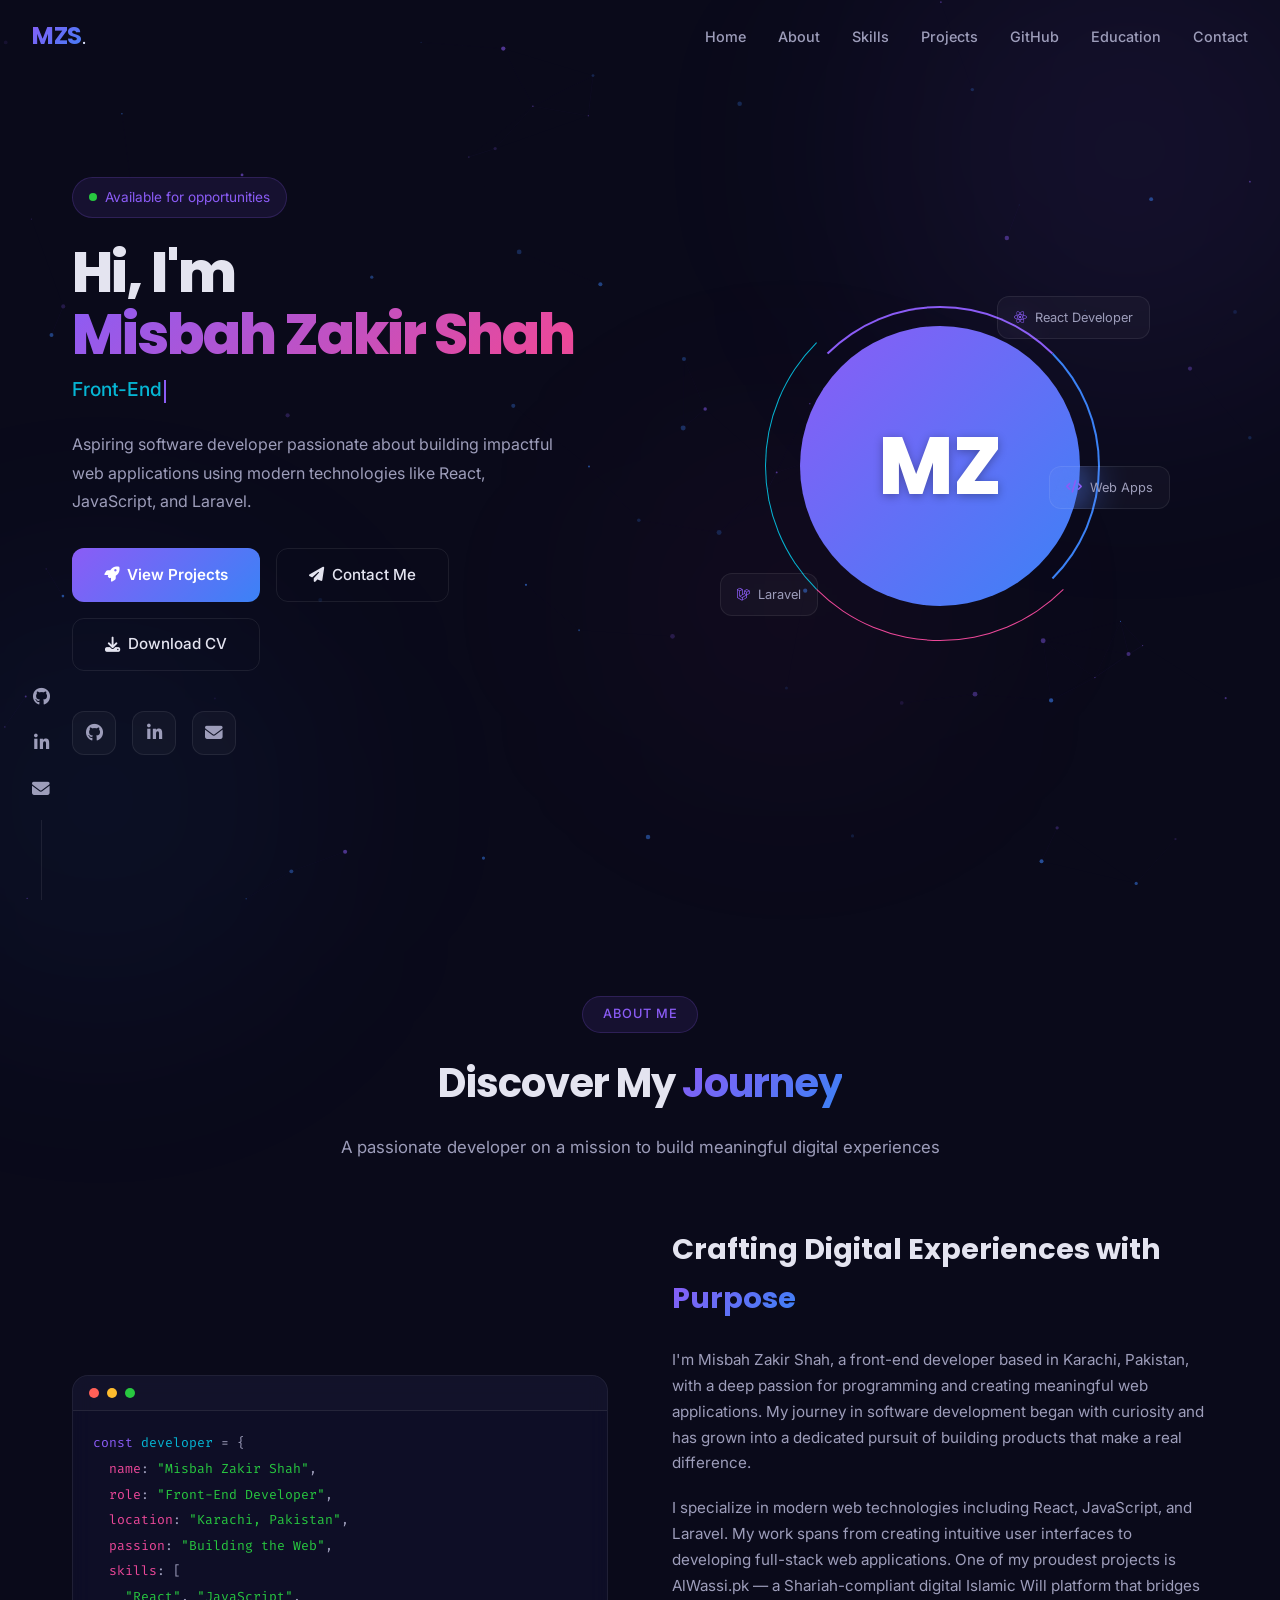
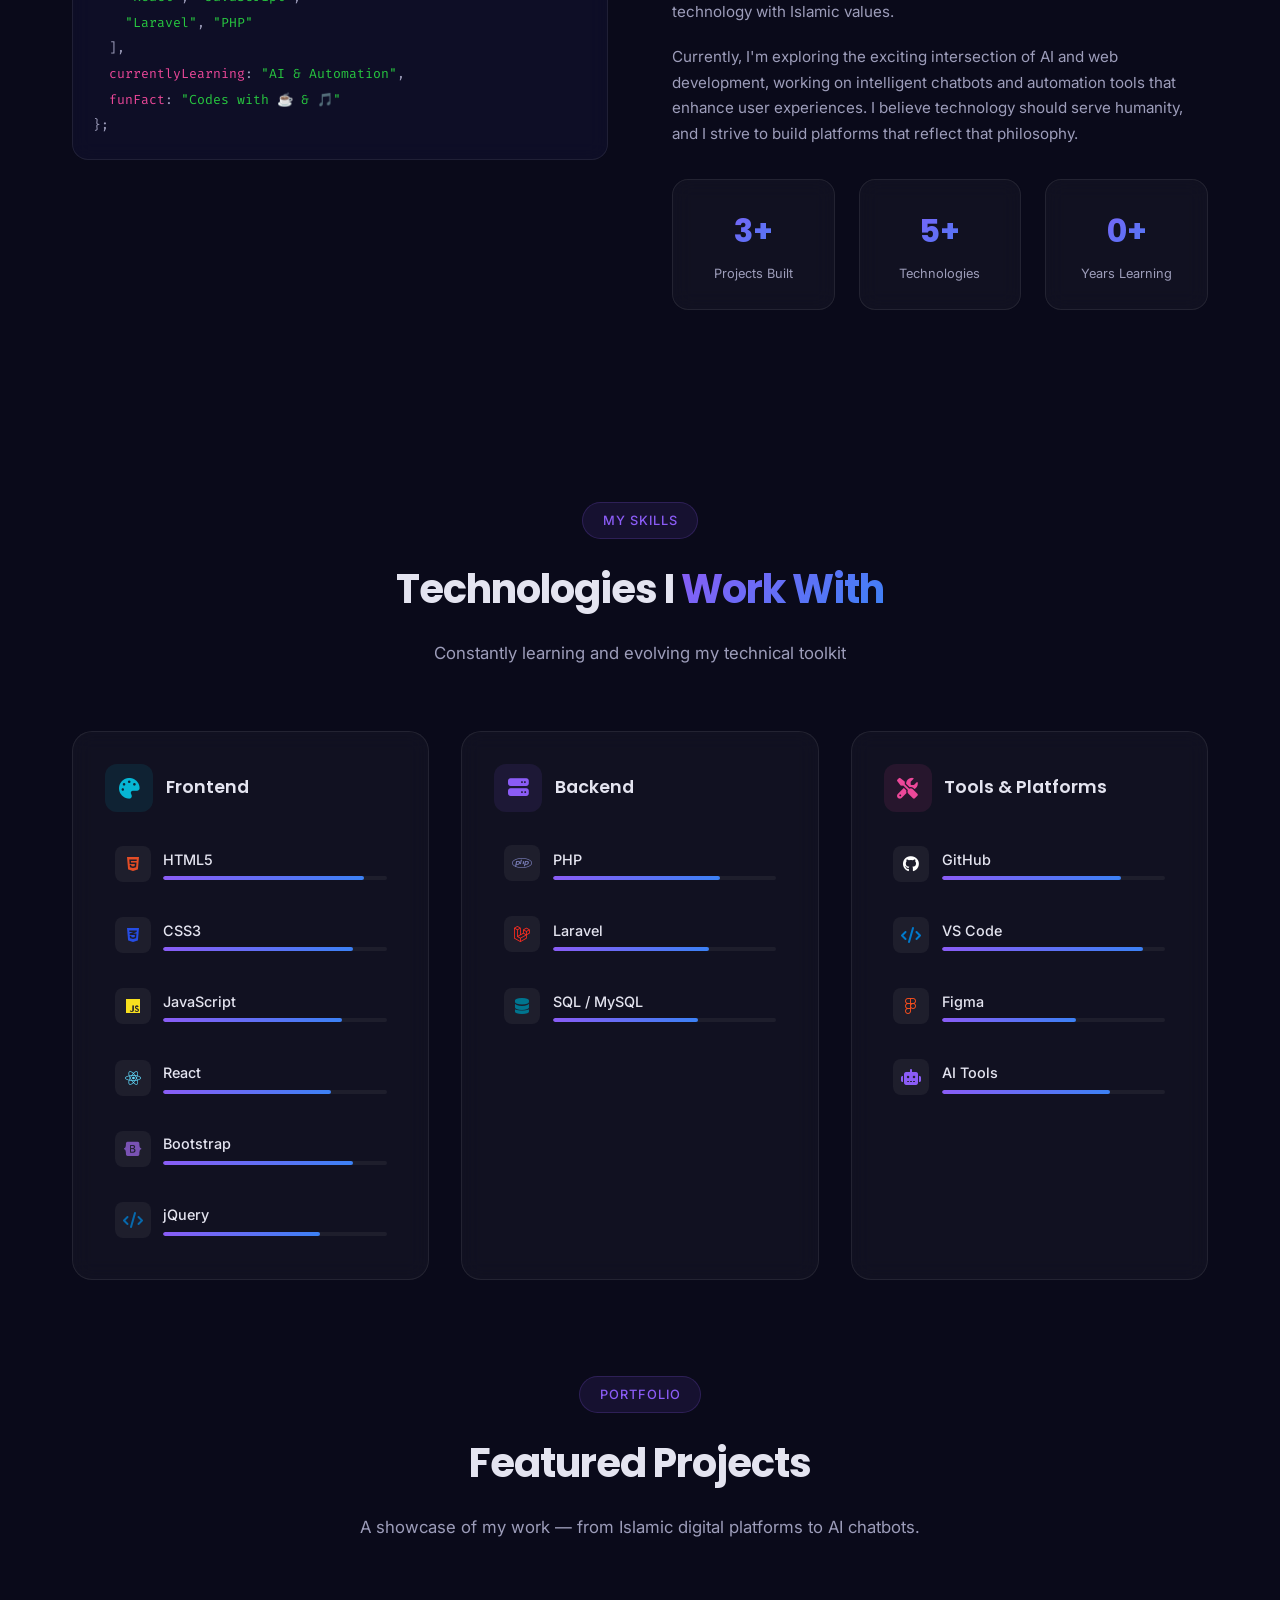
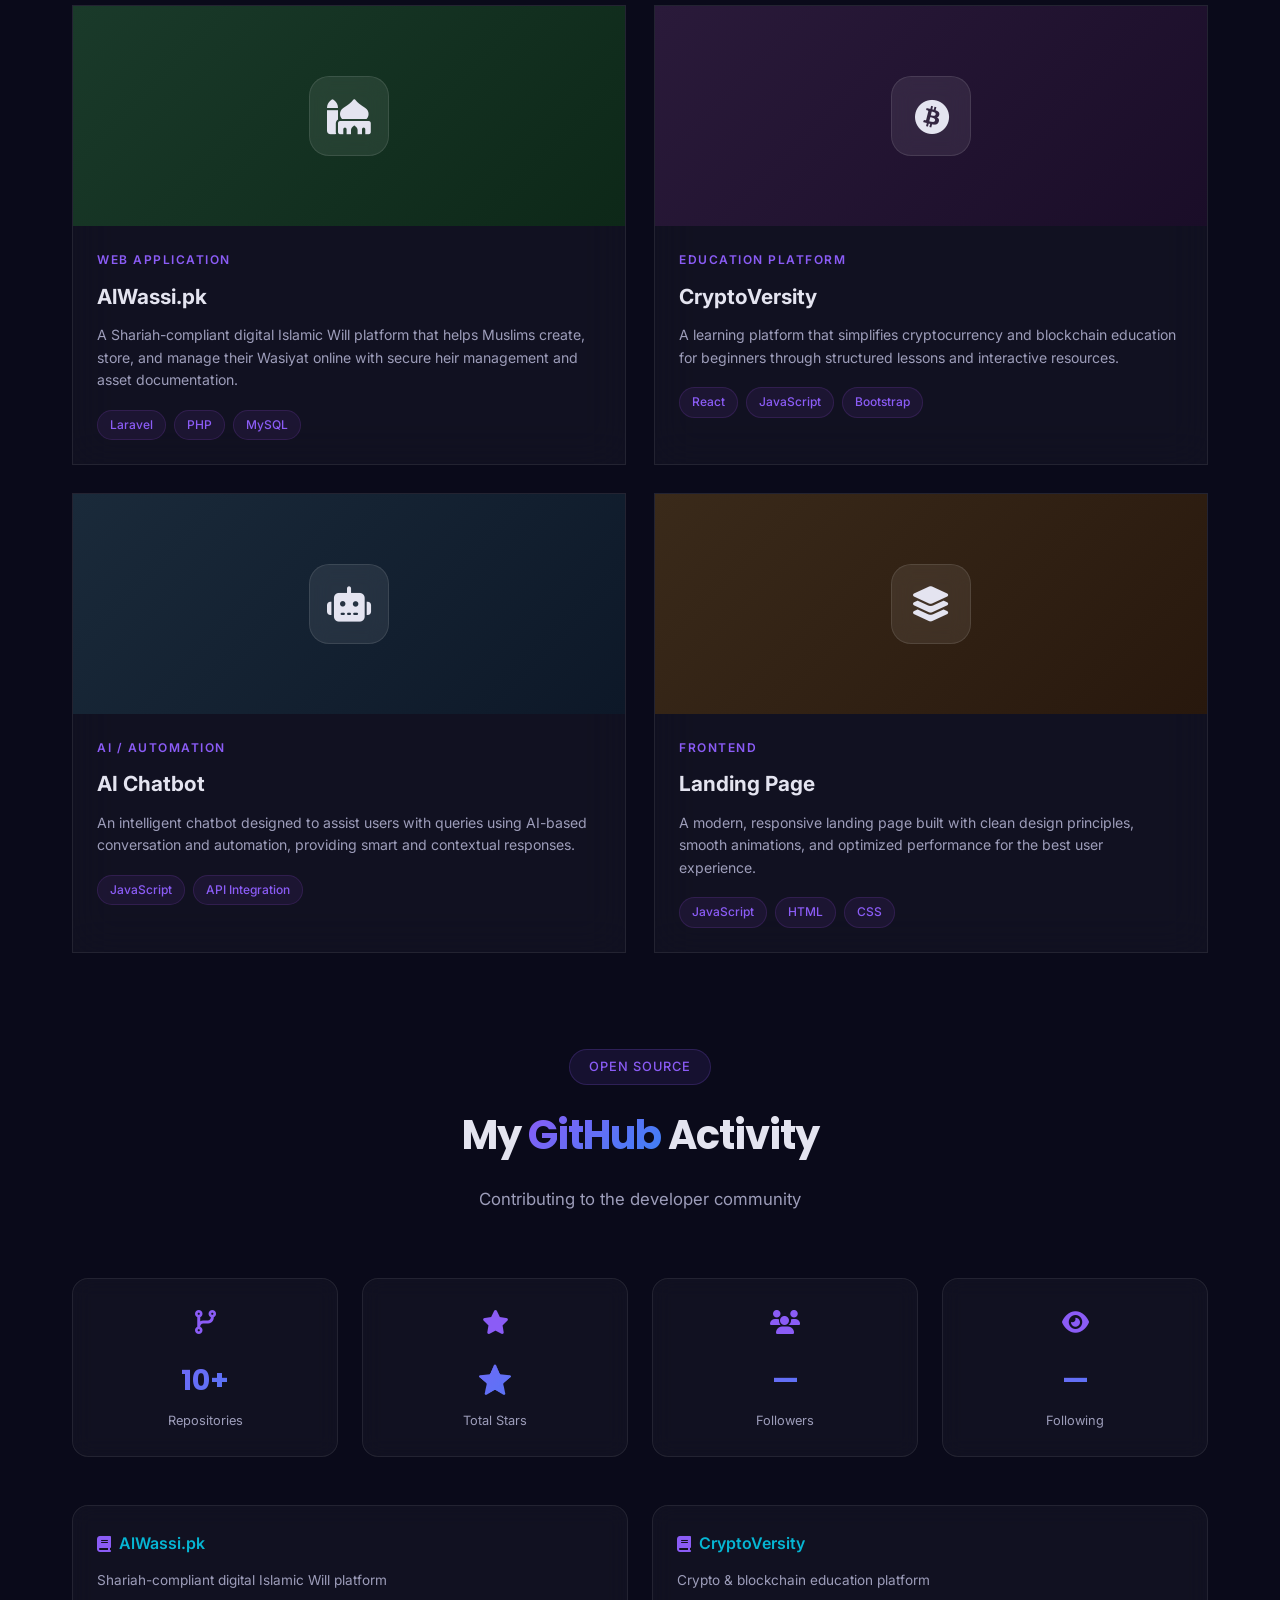
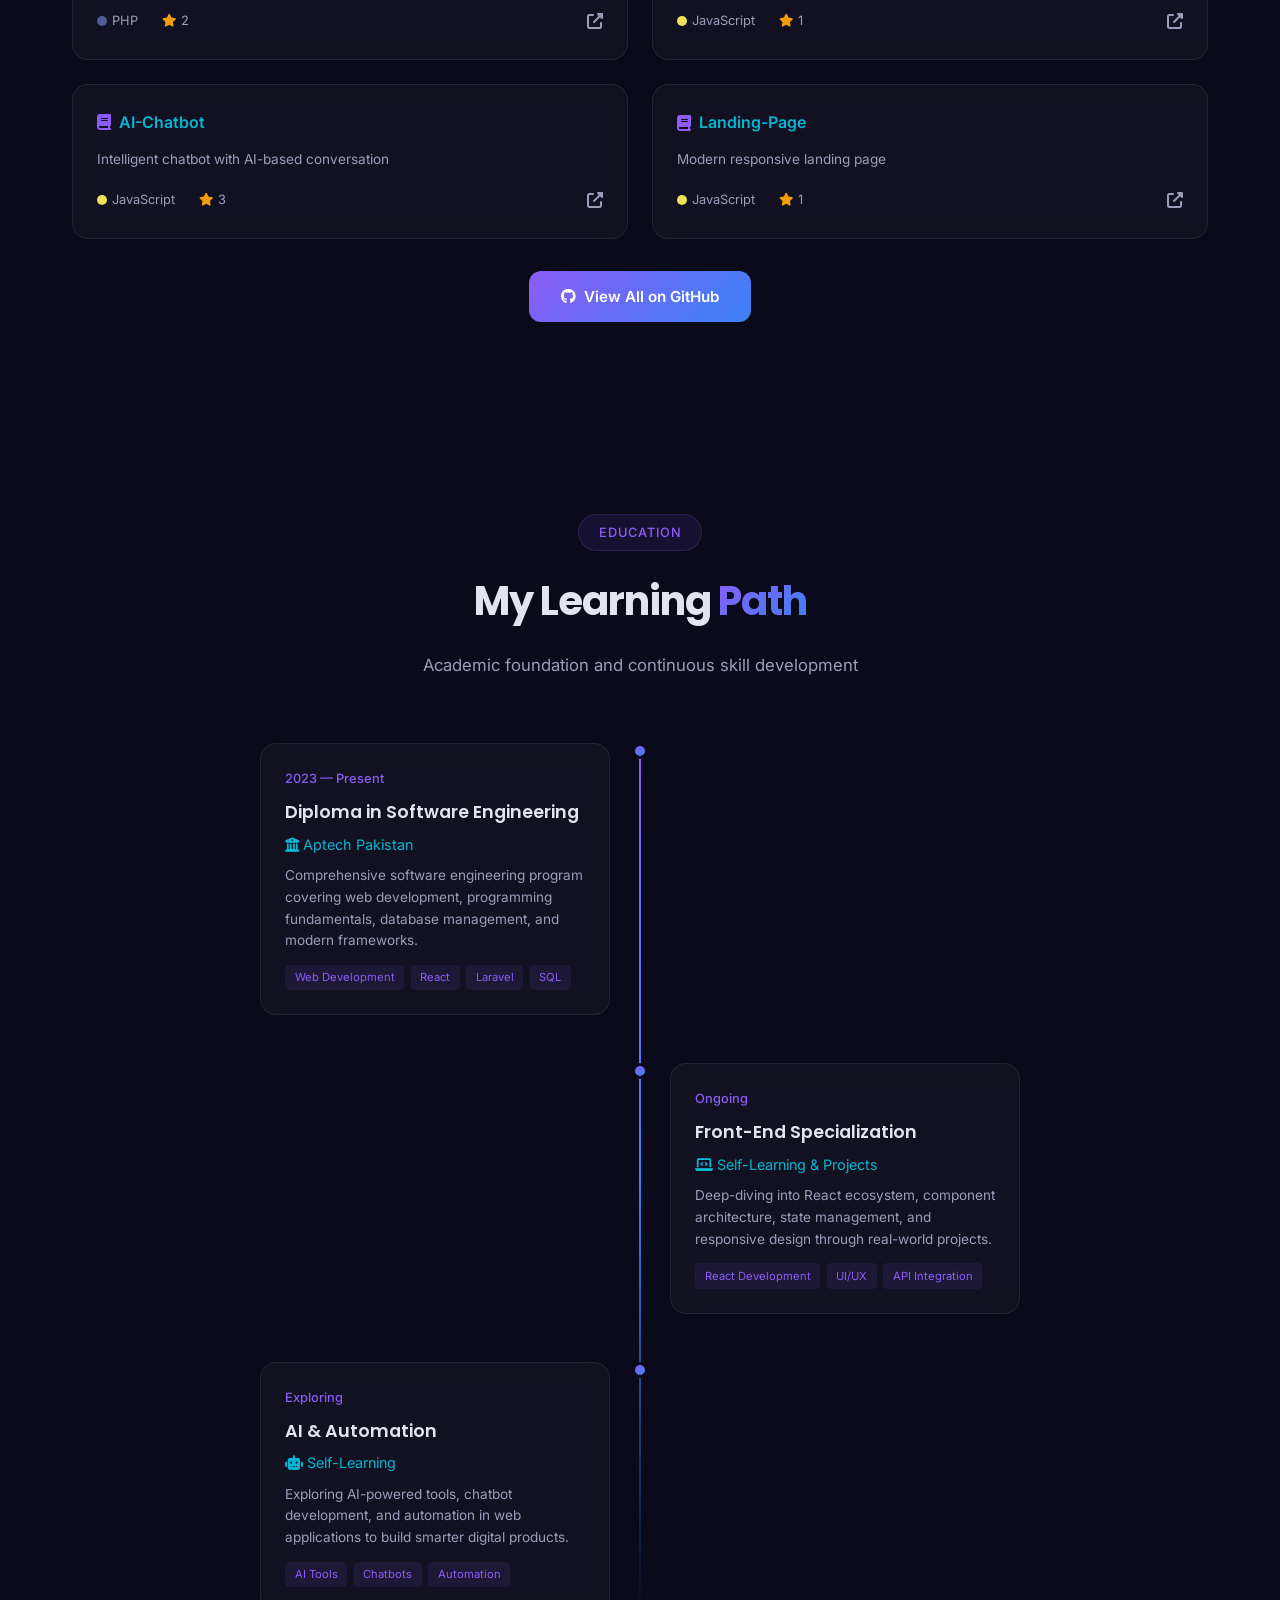
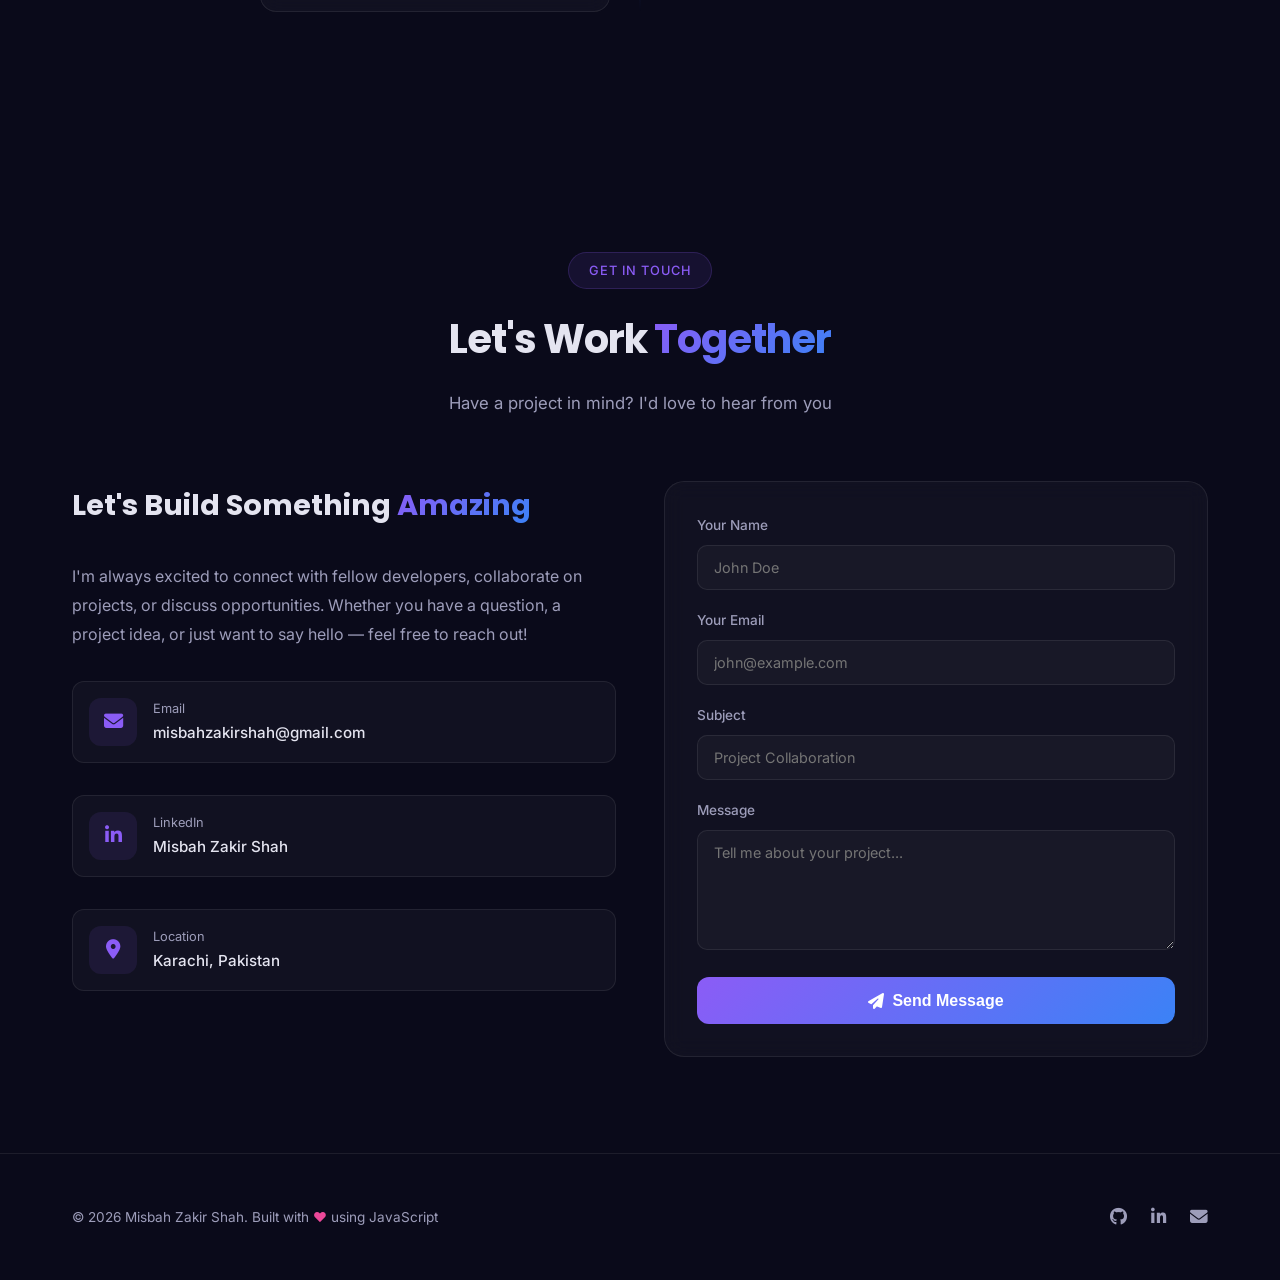
==== index.html @ c7c83709 "first commit" ====
<!DOCTYPE html>
<html lang="en">
<head>
    <meta charset="UTF-8">
    <meta name="viewport" content="width=device-width, initial-scale=1.0">
    <title>Misbah Zakir Shah | Front-End Developer</title>
    <link href="https://fonts.googleapis.com/css2?family=Inter:wght@300;400;500;600;700;800;900&family=Poppins:wght@300;400;500;600;700;800&family=Fira+Code:wght@400;500&display=swap" rel="stylesheet">
    <link rel="stylesheet" href="https://cdnjs.cloudflare.com/ajax/libs/font-awesome/6.5.0/css/all.min.css">
    <style>
        *, *::before, *::after {
            margin: 0;
            padding: 0;
            box-sizing: border-box;
        }

        :root {
            --bg-primary: #0a0a1a;
            --bg-secondary: #0f0f2a;
            --bg-card: rgba(15, 15, 42, 0.6);
            --text-primary: #e4e4f0;
            --text-secondary: #9d9dba;
            --accent-purple: #8b5cf6;
            --accent-blue: #3b82f6;
            --accent-pink: #ec4899;
            --accent-cyan: #06b6d4;
            --gradient-main: linear-gradient(135deg, #8b5cf6, #3b82f6);
            --gradient-glow: linear-gradient(135deg, #8b5cf6, #ec4899, #3b82f6);
            --glass-bg: rgba(255, 255, 255, 0.03);
            --glass-border: rgba(255, 255, 255, 0.08);
            --shadow-glow: 0 0 30px rgba(139, 92, 246, 0.15);
        }

        html {
            scroll-behavior: smooth;
            scrollbar-width: thin;
            scrollbar-color: #8b5cf6 #0a0a1a;
        }

        ::-webkit-scrollbar {
            width: 6px;
        }

        ::-webkit-scrollbar-track {
            background: #0a0a1a;
        }

        ::-webkit-scrollbar-thumb {
            background: linear-gradient(180deg, #8b5cf6, #3b82f6);
            border-radius: 3px;
        }

        body {
            font-family: 'Inter', sans-serif;
            background: var(--bg-primary);
            color: var(--text-primary);
            overflow-x: hidden;
            line-height: 1.7;
        }

        /* Particle Canvas */
        #particles-canvas {
            position: fixed;
            top: 0;
            left: 0;
            width: 100%;
            height: 100%;
            z-index: 0;
            pointer-events: none;
        }

        /* Ambient Glow Orbs */
        .ambient-orb {
            position: fixed;
            border-radius: 50%;
            filter: blur(120px);
            pointer-events: none;
            z-index: 0;
        }

        .orb-1 {
            width: 500px;
            height: 500px;
            background: rgba(139, 92, 246, 0.08);
            top: -100px;
            right: -100px;
            animation: orbFloat1 15s ease-in-out infinite;
        }

        .orb-2 {
            width: 400px;
            height: 400px;
            background: rgba(59, 130, 246, 0.06);
            bottom: -100px;
            left: -100px;
            animation: orbFloat2 20s ease-in-out infinite;
        }

        .orb-3 {
            width: 300px;
            height: 300px;
            background: rgba(236, 72, 153, 0.05);
            top: 50%;
            left: 50%;
            animation: orbFloat3 18s ease-in-out infinite;
        }

        @keyframes orbFloat1 {
            0%, 100% { transform: translate(0, 0); }
            33% { transform: translate(-80px, 60px); }
            66% { transform: translate(40px, -40px); }
        }

        @keyframes orbFloat2 {
            0%, 100% { transform: translate(0, 0); }
            33% { transform: translate(60px, -80px); }
            66% { transform: translate(-40px, 40px); }
        }

        @keyframes orbFloat3 {
            0%, 100% { transform: translate(-50%, -50%); }
            33% { transform: translate(-40%, -60%); }
            66% { transform: translate(-60%, -40%); }
        }

        /* Navigation */
        .navbar {
            position: fixed;
            top: 0;
            left: 0;
            right: 0;
            z-index: 1000;
            padding: 1rem 2rem;
            transition: all 0.4s cubic-bezier(0.4, 0, 0.2, 1);
            backdrop-filter: blur(0px);
        }

        .navbar.scrolled {
            background: rgba(10, 10, 26, 0.85);
            backdrop-filter: blur(20px);
            border-bottom: 1px solid var(--glass-border);
            padding: 0.7rem 2rem;
        }

        .nav-container {
            max-width: 1280px;
            margin: 0 auto;
            display: flex;
            justify-content: space-between;
            align-items: center;
        }

        .nav-logo {
            font-family: 'Poppins', sans-serif;
            font-size: 1.5rem;
            font-weight: 700;
            background: var(--gradient-main);
            -webkit-background-clip: text;
            -webkit-text-fill-color: transparent;
            background-clip: text;
            text-decoration: none;
            letter-spacing: -0.5px;
        }

        .nav-logo span {
            -webkit-text-fill-color: var(--text-primary);
            font-weight: 300;
        }

        .nav-links {
            display: flex;
            list-style: none;
            gap: 2rem;
            align-items: center;
        }

        .nav-links a {
            color: var(--text-secondary);
            text-decoration: none;
            font-size: 0.9rem;
            font-weight: 500;
            transition: all 0.3s;
            position: relative;
            padding: 0.3rem 0;
        }

        .nav-links a::after {
            content: '';
            position: absolute;
            bottom: 0;
            left: 0;
            width: 0;
            height: 2px;
            background: var(--gradient-main);
            transition: width 0.3s;
        }

        .nav-links a:hover {
            color: var(--text-primary);
        }

        .nav-links a:hover::after {
            width: 100%;
        }

        .hamburger {
            display: none;
            flex-direction: column;
            cursor: pointer;
            gap: 5px;
            z-index: 1001;
        }

        .hamburger span {
            width: 25px;
            height: 2px;
            background: var(--text-primary);
            transition: all 0.3s;
            border-radius: 2px;
        }

        .hamburger.active span:nth-child(1) {
            transform: rotate(45deg) translate(5px, 5px);
        }

        .hamburger.active span:nth-child(2) {
            opacity: 0;
        }

        .hamburger.active span:nth-child(3) {
            transform: rotate(-45deg) translate(5px, -5px);
        }

        /* Mobile Nav */
        .mobile-nav {
            display: none;
            position: fixed;
            top: 0;
            left: 0;
            right: 0;
            bottom: 0;
            background: rgba(10, 10, 26, 0.98);
            backdrop-filter: blur(20px);
            z-index: 999;
            flex-direction: column;
            justify-content: center;
            align-items: center;
            gap: 2rem;
        }

        .mobile-nav.active {
            display: flex;
        }

        .mobile-nav a {
            color: var(--text-primary);
            text-decoration: none;
            font-size: 1.5rem;
            font-family: 'Poppins', sans-serif;
            font-weight: 600;
            transition: all 0.3s;
        }

        .mobile-nav a:hover {
            background: var(--gradient-main);
            -webkit-background-clip: text;
            -webkit-text-fill-color: transparent;
        }

        /* Terminal Intro Animation */
        .terminal-overlay {
            position: fixed;
            top: 0;
            left: 0;
            right: 0;
            bottom: 0;
            background: var(--bg-primary);
            z-index: 10000;
            display: flex;
            justify-content: center;
            align-items: center;
            transition: opacity 0.8s, visibility 0.8s;
        }

        .terminal-overlay.hidden {
            opacity: 0;
            visibility: hidden;
        }

        .terminal-window {
            width: 650px;
            max-width: 90vw;
            background: rgba(15, 15, 42, 0.9);
            border: 1px solid var(--glass-border);
            border-radius: 12px;
            overflow: hidden;
            box-shadow: var(--shadow-glow);
        }

        .terminal-header {
            display: flex;
            align-items: center;
            padding: 12px 16px;
            background: rgba(255, 255, 255, 0.03);
            border-bottom: 1px solid var(--glass-border);
            gap: 8px;
        }

        .terminal-dot {
            width: 12px;
            height: 12px;
            border-radius: 50%;
        }

        .terminal-dot.red { background: #ff5f57; }
        .terminal-dot.yellow { background: #febc2e; }
        .terminal-dot.green { background: #28c840; }

        .terminal-title {
            flex: 1;
            text-align: center;
            color: var(--text-secondary);
            font-family: 'Fira Code', monospace;
            font-size: 0.8rem;
        }

        .terminal-body {
            padding: 24px;
            font-family: 'Fira Code', monospace;
            font-size: 0.85rem;
            min-height: 200px;
        }

        .terminal-line {
            margin-bottom: 6px;
            opacity: 0;
            animation: terminalFadeIn 0.3s forwards;
        }

        .terminal-prompt {
            color: var(--accent-purple);
        }

        .terminal-command {
            color: var(--accent-cyan);
        }

        .terminal-output {
            color: var(--text-secondary);
            padding-left: 1rem;
        }

        .terminal-success {
            color: #28c840;
        }

        .terminal-cursor {
            display: inline-block;
            width: 8px;
            height: 16px;
            background: var(--accent-purple);
            animation: blink 1s step-end infinite;
            vertical-align: middle;
            margin-left: 2px;
        }

        @keyframes blink {
            50% { opacity: 0; }
        }

        @keyframes terminalFadeIn {
            to { opacity: 1; }
        }

        /* Section Styles */
        section {
            position: relative;
            z-index: 1;
        }

        .section-container {
            max-width: 1200px;
            margin: 0 auto;
            padding: 0 2rem;
        }

        .section-header {
            text-align: center;
            margin-bottom: 4rem;
        }

        .section-badge {
            display: inline-block;
            padding: 0.4rem 1.2rem;
            background: rgba(139, 92, 246, 0.1);
            border: 1px solid rgba(139, 92, 246, 0.2);
            border-radius: 50px;
            font-size: 0.8rem;
            color: var(--accent-purple);
            font-weight: 500;
            letter-spacing: 1px;
            text-transform: uppercase;
            margin-bottom: 1rem;
        }

        .section-title {
            font-family: 'Poppins', sans-serif;
            font-size: 2.5rem;
            font-weight: 700;
            margin-bottom: 1rem;
            letter-spacing: -1px;
        }

        .section-title .gradient-text {
            background: var(--gradient-main);
            -webkit-background-clip: text;
            -webkit-text-fill-color: transparent;
            background-clip: text;
        }

        .section-subtitle {
            color: var(--text-secondary);
            font-size: 1.05rem;
            max-width: 600px;
            margin: 0 auto;
        }

        /* Hero Section */
        .hero {
            min-height: 100vh;
            display: flex;
            align-items: center;
            position: relative;
            padding: 6rem 0 4rem;
        }

        .hero-container {
            max-width: 1200px;
            margin: 0 auto;
            padding: 0 2rem;
            display: grid;
            grid-template-columns: 1fr 1fr;
            gap: 4rem;
            align-items: center;
        }

        .hero-content {
            z-index: 2;
        }

        .hero-badge {
            display: inline-flex;
            align-items: center;
            gap: 0.5rem;
            padding: 0.5rem 1rem;
            background: rgba(139, 92, 246, 0.1);
            border: 1px solid rgba(139, 92, 246, 0.2);
            border-radius: 50px;
            font-size: 0.85rem;
            color: var(--accent-purple);
            margin-bottom: 1.5rem;
            animation: fadeInUp 0.8s 2.5s both;
        }

        .hero-badge .dot {
            width: 8px;
            height: 8px;
            background: #28c840;
            border-radius: 50%;
            animation: pulse 2s infinite;
        }

        @keyframes pulse {
            0%, 100% { opacity: 1; }
            50% { opacity: 0.4; }
        }

        .hero-name {
            font-family: 'Poppins', sans-serif;
            font-size: 3.5rem;
            font-weight: 800;
            line-height: 1.1;
            margin-bottom: 0.5rem;
            letter-spacing: -2px;
            animation: fadeInUp 0.8s 2.7s both;
        }

        .hero-name .gradient {
            background: var(--gradient-glow);
            background-size: 200% auto;
            -webkit-background-clip: text;
            -webkit-text-fill-color: transparent;
            background-clip: text;
            animation: gradientShift 4s ease infinite;
        }

        @keyframes gradientShift {
            0%, 100% { background-position: 0% center; }
            50% { background-position: 200% center; }
        }

        .hero-title {
            font-size: 1.2rem;
            color: var(--text-secondary);
            margin-bottom: 1.5rem;
            font-weight: 400;
            animation: fadeInUp 0.8s 2.9s both;
        }

        .hero-title .typing-text {
            color: var(--accent-cyan);
            font-weight: 500;
        }

        .hero-description {
            color: var(--text-secondary);
            font-size: 1rem;
            line-height: 1.8;
            margin-bottom: 2rem;
            max-width: 500px;
            animation: fadeInUp 0.8s 3.1s both;
        }

        .hero-buttons {
            display: flex;
            gap: 1rem;
            flex-wrap: wrap;
            margin-bottom: 2.5rem;
            animation: fadeInUp 0.8s 3.3s both;
        }

        .btn-primary {
            padding: 0.8rem 2rem;
            background: var(--gradient-main);
            color: white;
            border: none;
            border-radius: 12px;
            font-size: 0.95rem;
            font-weight: 600;
            cursor: pointer;
            transition: all 0.3s;
            text-decoration: none;
            display: inline-flex;
            align-items: center;
            gap: 0.5rem;
            position: relative;
            overflow: hidden;
        }

        .btn-primary::before {
            content: '';
            position: absolute;
            top: 0;
            left: -100%;
            width: 100%;
            height: 100%;
            background: linear-gradient(90deg, transparent, rgba(255,255,255,0.2), transparent);
            transition: left 0.5s;
        }

        .btn-primary:hover::before {
            left: 100%;
        }

        .btn-primary:hover {
            transform: translateY(-2px);
            box-shadow: 0 10px 30px rgba(139, 92, 246, 0.3);
        }

        .btn-secondary {
            padding: 0.8rem 2rem;
            background: transparent;
            color: var(--text-primary);
            border: 1px solid var(--glass-border);
            border-radius: 12px;
            font-size: 0.95rem;
            font-weight: 500;
            cursor: pointer;
            transition: all 0.3s;
            text-decoration: none;
            display: inline-flex;
            align-items: center;
            gap: 0.5rem;
            backdrop-filter: blur(10px);
        }

        .btn-secondary:hover {
            border-color: var(--accent-purple);
            background: rgba(139, 92, 246, 0.1);
            transform: translateY(-2px);
        }

        .hero-social {
            display: flex;
            gap: 1rem;
            animation: fadeInUp 0.8s 3.5s both;
        }

        .social-icon {
            width: 44px;
            height: 44px;
            display: flex;
            align-items: center;
            justify-content: center;
            background: var(--glass-bg);
            border: 1px solid var(--glass-border);
            border-radius: 12px;
            color: var(--text-secondary);
            text-decoration: none;
            transition: all 0.3s;
            font-size: 1.1rem;
        }

        .social-icon:hover {
            color: var(--accent-purple);
            border-color: var(--accent-purple);
            transform: translateY(-3px);
            box-shadow: 0 5px 20px rgba(139, 92, 246, 0.2);
        }

        /* Hero Visual */
        .hero-visual {
            display: flex;
            justify-content: center;
            align-items: center;
            animation: fadeInUp 1s 3s both;
        }

        .hero-avatar-container {
            position: relative;
            width: 380px;
            height: 380px;
        }

        .hero-avatar-ring {
            position: absolute;
            top: 50%;
            left: 50%;
            transform: translate(-50%, -50%);
            width: 320px;
            height: 320px;
            border-radius: 50%;
            border: 2px solid transparent;
            border-top-color: var(--accent-purple);
            border-right-color: var(--accent-blue);
            animation: spin 8s linear infinite;
        }

        .hero-avatar-ring-2 {
            position: absolute;
            top: 50%;
            left: 50%;
            transform: translate(-50%, -50%);
            width: 350px;
            height: 350px;
            border-radius: 50%;
            border: 1px solid transparent;
            border-bottom-color: var(--accent-pink);
            border-left-color: var(--accent-cyan);
            animation: spin 12s linear infinite reverse;
        }

        @keyframes spin {
            to { transform: translate(-50%, -50%) rotate(360deg); }
        }

        .hero-avatar {
            width: 280px;
            height: 280px;
            border-radius: 50%;
            background: var(--gradient-main);
            display: flex;
            align-items: center;
            justify-content: center;
            position: absolute;
            top: 50%;
            left: 50%;
            transform: translate(-50%, -50%);
            overflow: hidden;
        }

        .hero-avatar-text {
            font-family: 'Poppins', sans-serif;
            font-size: 5rem;
            font-weight: 800;
            color: white;
            text-shadow: 0 2px 10px rgba(0,0,0,0.3);
        }

        .floating-badge {
            position: absolute;
            background: var(--glass-bg);
            border: 1px solid var(--glass-border);
            backdrop-filter: blur(20px);
            border-radius: 12px;
            padding: 0.6rem 1rem;
            display: flex;
            align-items: center;
            gap: 0.5rem;
            font-size: 0.8rem;
            color: var(--text-secondary);
            animation: float 4s ease-in-out infinite;
            white-space: nowrap;
        }

        .floating-badge i {
            color: var(--accent-purple);
        }

        .badge-1 { top: 20px; right: -20px; animation-delay: 0s; }
        .badge-2 { bottom: 40px; left: -30px; animation-delay: 1s; }
        .badge-3 { top: 50%; right: -40px; animation-delay: 2s; }

        @keyframes float {
            0%, 100% { transform: translateY(0); }
            50% { transform: translateY(-10px); }
        }

        @keyframes fadeInUp {
            from {
                opacity: 0;
                transform: translateY(30px);
            }
            to {
                opacity: 1;
                transform: translateY(0);
            }
        }

        /* About Section */
        .about {
            padding: 6rem 0;
        }

        .about-grid {
            display: grid;
            grid-template-columns: 1fr 1fr;
            gap: 4rem;
            align-items: center;
        }

        .about-image-area {
            position: relative;
        }

        .about-code-block {
            background: rgba(15, 15, 42, 0.8);
            border: 1px solid var(--glass-border);
            border-radius: 16px;
            overflow: hidden;
            backdrop-filter: blur(10px);
        }

        .code-header {
            display: flex;
            align-items: center;
            padding: 12px 16px;
            background: rgba(255,255,255,0.02);
            border-bottom: 1px solid var(--glass-border);
            gap: 8px;
        }

        .code-dot {
            width: 10px;
            height: 10px;
            border-radius: 50%;
        }

        .code-body {
            padding: 20px;
            font-family: 'Fira Code', monospace;
            font-size: 0.82rem;
            line-height: 1.8;
        }

        .code-line { margin-bottom: 2px; }
        .code-keyword { color: var(--accent-purple); }
        .code-string { color: #28c840; }
        .code-variable { color: var(--accent-cyan); }
        .code-bracket { color: var(--text-secondary); }
        .code-property { color: var(--accent-pink); }
        .code-number { color: #f59e0b; }
        .code-comment { color: #555; font-style: italic; }

        .about-content h3 {
            font-family: 'Poppins', sans-serif;
            font-size: 1.8rem;
            font-weight: 700;
            margin-bottom: 1.5rem;
        }

        .about-content p {
            color: var(--text-secondary);
            margin-bottom: 1.2rem;
            font-size: 0.95rem;
        }

        .about-stats {
            display: grid;
            grid-template-columns: repeat(3, 1fr);
            gap: 1.5rem;
            margin-top: 2rem;
        }

        .stat-card {
            text-align: center;
            padding: 1.5rem;
            background: var(--glass-bg);
            border: 1px solid var(--glass-border);
            border-radius: 16px;
            backdrop-filter: blur(10px);
            transition: all 0.3s;
        }

        .stat-card:hover {
            border-color: var(--accent-purple);
            transform: translateY(-5px);
            box-shadow: var(--shadow-glow);
        }

        .stat-number {
            font-family: 'Poppins', sans-serif;
            font-size: 2rem;
            font-weight: 700;
            background: var(--gradient-main);
            -webkit-background-clip: text;
            -webkit-text-fill-color: transparent;
        }

        .stat-label {
            color: var(--text-secondary);
            font-size: 0.8rem;
            margin-top: 0.3rem;
        }

        /* Skills Section */
        .skills {
            padding: 6rem 0;
        }

        .skills-grid {
            display: grid;
            grid-template-columns: repeat(3, 1fr);
            gap: 2rem;
        }

        .skill-category {
            background: var(--glass-bg);
            border: 1px solid var(--glass-border);
            border-radius: 20px;
            padding: 2rem;
            backdrop-filter: blur(10px);
            transition: all 0.4s;
        }

        .skill-category:hover {
            border-color: rgba(139, 92, 246, 0.3);
            transform: translateY(-5px);
            box-shadow: var(--shadow-glow);
        }

        .skill-category-header {
            display: flex;
            align-items: center;
            gap: 0.8rem;
            margin-bottom: 1.5rem;
        }

        .skill-category-icon {
            width: 48px;
            height: 48px;
            display: flex;
            align-items: center;
            justify-content: center;
            background: rgba(139, 92, 246, 0.1);
            border-radius: 12px;
            font-size: 1.3rem;
        }

        .skill-category-icon.frontend { color: var(--accent-cyan); background: rgba(6, 182, 212, 0.1); }
        .skill-category-icon.backend { color: var(--accent-purple); background: rgba(139, 92, 246, 0.1); }
        .skill-category-icon.tools { color: var(--accent-pink); background: rgba(236, 72, 153, 0.1); }

        .skill-category-title {
            font-family: 'Poppins', sans-serif;
            font-size: 1.1rem;
            font-weight: 600;
        }

        .skill-list {
            display: flex;
            flex-direction: column;
            gap: 1rem;
        }

        .skill-item {
            display: flex;
            align-items: center;
            gap: 0.8rem;
            padding: 0.6rem;
            border-radius: 10px;
            transition: all 0.3s;
        }

        .skill-item:hover {
            background: rgba(255,255,255,0.03);
        }

        .skill-icon {
            width: 36px;
            height: 36px;
            display: flex;
            align-items: center;
            justify-content: center;
            background: rgba(255,255,255,0.05);
            border-radius: 8px;
            font-size: 1rem;
        }

        .skill-info {
            flex: 1;
        }

        .skill-name {
            font-size: 0.9rem;
            font-weight: 500;
        }

        .skill-bar {
            width: 100%;
            height: 4px;
            background: rgba(255,255,255,0.05);
            border-radius: 2px;
            margin-top: 4px;
            overflow: hidden;
        }

        .skill-progress {
            height: 100%;
            background: var(--gradient-main);
            border-radius: 2px;
            width: 0;
            transition: width 1.5s cubic-bezier(0.4, 0, 0.2, 1);
        }

         /* ========== PROJECTS SECTION ========== */
        .projects-grid {
            display: grid;
            grid-template-columns: repeat(2, 1fr);
            gap: 28px;
        }

        .project-card {
            background: var(--glass-bg);
            backdrop-filter: blur(20px);
            border: 1px solid var(--glass-border);
            border-radius: var(--border-radius);
            overflow: hidden;
            transition: var(--transition);
            position: relative;
        }

        .project-card:hover {
            transform: translateY(-8px);
            border-color: rgba(168, 85, 247, 0.3);
            box-shadow: 0 20px 60px rgba(168, 85, 247, 0.12);
        }

        .project-image {
            width: 100%;
            height: 220px;
            position: relative;
            overflow: hidden;
        }

        .project-image-bg {
            width: 100%;
            height: 100%;
            display: flex;
            align-items: center;
            justify-content: center;
            font-size: 3rem;
            position: relative;
        }

        .project-image-bg.project-1 {
            background: linear-gradient(135deg, #1a3a2a, #0d2818);
        }

        .project-image-bg.project-2 {
            background: linear-gradient(135deg, #2a1a3a, #1a0d28);
        }

        .project-image-bg.project-3 {
            background: linear-gradient(135deg, #1a2a3a, #0d1828);
        }

        .project-image-bg.project-4 {
            background: linear-gradient(135deg, #3a2a1a, #28180d);
        }

        .project-icon-display {
            width: 80px;
            height: 80px;
            border-radius: 20px;
            display: flex;
            align-items: center;
            justify-content: center;
            font-size: 2.2rem;
            background: rgba(255, 255, 255, 0.08);
            backdrop-filter: blur(10px);
            border: 1px solid rgba(255, 255, 255, 0.1);
            transition: var(--transition);
        }

        .project-card:hover .project-icon-display {
            transform: scale(1.1) rotate(5deg);
        }

        .project-overlay {
            position: absolute;
            top: 0;
            left: 0;
            width: 100%;
            height: 100%;
            background: linear-gradient(to bottom, transparent 40%, rgba(10, 10, 15, 0.9));
            opacity: 0;
            transition: var(--transition);
            display: flex;
            align-items: flex-end;
            justify-content: center;
            padding: 20px;
        }

        .project-card:hover .project-overlay {
            opacity: 1;
        }

        .project-links {
            display: flex;
            gap: 12px;
        }

        .project-link {
            padding: 10px 20px;
            border-radius: var(--border-radius-sm);
            font-size: 0.85rem;
            font-weight: 600;
            text-decoration: none;
            transition: var(--transition);
        }

        .project-link.primary {
            background: var(--gradient-1);
            color: #fff;
        }

        .project-link.secondary {
            background: rgba(255, 255, 255, 0.1);
            color: #fff;
            border: 1px solid rgba(255, 255, 255, 0.15);
        }

        .project-info {
            padding: 24px;
        }

        .project-category {
            font-size: 0.75rem;
            font-weight: 600;
            color: var(--accent-purple);
            text-transform: uppercase;
            letter-spacing: 1.5px;
            margin-bottom: 8px;
        }

        .project-title {
            font-family: var(--font-heading);
            font-size: 1.3rem;
            font-weight: 700;
            margin-bottom: 10px;
            color: var(--text-primary);
        }

        .project-description {
            font-size: 0.88rem;
            color: var(--text-secondary);
            margin-bottom: 18px;
            line-height: 1.6;
            display: -webkit-box;
            -webkit-line-clamp: 3;
            -webkit-box-orient: vertical;
            overflow: hidden;
        }

        .project-tech {
            display: flex;
            flex-wrap: wrap;
            gap: 8px;
        }

        .tech-tag {
            padding: 4px 12px;
            background: rgba(168, 85, 247, 0.08);
            border: 1px solid rgba(168, 85, 247, 0.15);
            border-radius: 50px;
            font-size: 0.75rem;
            color: var(--accent-purple);
            font-weight: 500;
        }
        /* GitHub Section */
        .github {
            padding: 6rem 0;
        }

        .github-stats-grid {
            display: grid;
            grid-template-columns: repeat(4, 1fr);
            gap: 1.5rem;
            margin-bottom: 3rem;
        }

        .github-stat-card {
            background: var(--glass-bg);
            border: 1px solid var(--glass-border);
            border-radius: 16px;
            padding: 1.5rem;
            text-align: center;
            backdrop-filter: blur(10px);
            transition: all 0.3s;
        }

        .github-stat-card:hover {
            border-color: rgba(139, 92, 246, 0.3);
            transform: translateY(-5px);
        }

        .github-stat-icon {
            font-size: 1.5rem;
            margin-bottom: 0.8rem;
            color: var(--accent-purple);
        }

        .github-stat-value {
            font-family: 'Poppins', sans-serif;
            font-size: 1.8rem;
            font-weight: 700;
            background: var(--gradient-main);
            -webkit-background-clip: text;
            -webkit-text-fill-color: transparent;
        }

        .github-stat-label {
            color: var(--text-secondary);
            font-size: 0.8rem;
            margin-top: 0.3rem;
        }

        .github-repos-grid {
            display: grid;
            grid-template-columns: repeat(2, 1fr);
            gap: 1.5rem;
        }

        .repo-card {
            background: var(--glass-bg);
            border: 1px solid var(--glass-border);
            border-radius: 16px;
            padding: 1.5rem;
            backdrop-filter: blur(10px);
            transition: all 0.3s;
        }

        .repo-card:hover {
            border-color: rgba(139, 92, 246, 0.3);
            transform: translateY(-3px);
        }

        .repo-header {
            display: flex;
            align-items: center;
            gap: 0.5rem;
            margin-bottom: 0.8rem;
        }

        .repo-icon {
            color: var(--accent-purple);
        }

        .repo-name {
            font-weight: 600;
            font-size: 1rem;
            color: var(--accent-cyan);
        }

        .repo-desc {
            color: var(--text-secondary);
            font-size: 0.85rem;
            margin-bottom: 1rem;
            line-height: 1.6;
        }

        .repo-footer {
            display: flex;
            align-items: center;
            gap: 1.5rem;
        }

        .repo-stat {
            display: flex;
            align-items: center;
            gap: 0.3rem;
            color: var(--text-secondary);
            font-size: 0.8rem;
        }

        .repo-stat i {
            color: #f59e0b;
        }

        .repo-lang-dot {
            width: 10px;
            height: 10px;
            border-radius: 50%;
        }

        .repo-link {
            margin-left: auto;
            color: var(--text-secondary);
            transition: color 0.3s;
        }

        .repo-link:hover {
            color: var(--accent-purple);
        }

        /* Education Section */
        .education {
            padding: 6rem 0;
        }

        .timeline {
            position: relative;
            max-width: 800px;
            margin: 0 auto;
        }

        .timeline::before {
            content: '';
            position: absolute;
            left: 50%;
            transform: translateX(-50%);
            top: 0;
            bottom: 0;
            width: 2px;
            background: linear-gradient(180deg, var(--accent-purple), var(--accent-blue), transparent);
        }

        .timeline-item {
            display: flex;
            justify-content: flex-end;
            padding-right: calc(50% + 30px);
            position: relative;
            margin-bottom: 3rem;
        }

        .timeline-item:nth-child(even) {
            justify-content: flex-start;
            padding-right: 0;
            padding-left: calc(50% + 30px);
        }

        .timeline-dot {
            position: absolute;
            left: 50%;
            transform: translateX(-50%);
            width: 16px;
            height: 16px;
            background: var(--gradient-main);
            border-radius: 50%;
            border: 3px solid var(--bg-primary);
            z-index: 2;
        }

        .timeline-content {
            background: var(--glass-bg);
            border: 1px solid var(--glass-border);
            border-radius: 16px;
            padding: 1.5rem;
            backdrop-filter: blur(10px);
            transition: all 0.3s;
            max-width: 350px;
        }

        .timeline-content:hover {
            border-color: rgba(139, 92, 246, 0.3);
            transform: translateY(-3px);
        }

        .timeline-date {
            font-size: 0.8rem;
            color: var(--accent-purple);
            font-weight: 500;
            margin-bottom: 0.5rem;
        }

        .timeline-title {
            font-family: 'Poppins', sans-serif;
            font-size: 1.1rem;
            font-weight: 600;
            margin-bottom: 0.3rem;
        }

        .timeline-institution {
            color: var(--accent-cyan);
            font-size: 0.9rem;
            margin-bottom: 0.5rem;
        }

        .timeline-desc {
            color: var(--text-secondary);
            font-size: 0.85rem;
            line-height: 1.6;
        }

        .timeline-tags {
            display: flex;
            flex-wrap: wrap;
            gap: 0.4rem;
            margin-top: 0.8rem;
        }

        .timeline-tag {
            padding: 0.2rem 0.6rem;
            background: rgba(139, 92, 246, 0.1);
            border-radius: 4px;
            font-size: 0.7rem;
            color: var(--accent-purple);
        }

        /* Contact Section */
        .contact {
            padding: 6rem 0;
        }

        .contact-grid {
            display: grid;
            grid-template-columns: 1fr 1fr;
            gap: 3rem;
        }

        .contact-info {
            display: flex;
            flex-direction: column;
            gap: 2rem;
        }

        .contact-info h3 {
            font-family: 'Poppins', sans-serif;
            font-size: 1.8rem;
            font-weight: 700;
        }

        .contact-info p {
            color: var(--text-secondary);
            line-height: 1.8;
        }

        .contact-detail {
            display: flex;
            align-items: center;
            gap: 1rem;
            padding: 1rem;
            background: var(--glass-bg);
            border: 1px solid var(--glass-border);
            border-radius: 12px;
            transition: all 0.3s;
        }

        .contact-detail:hover {
            border-color: rgba(139, 92, 246, 0.3);
        }

        .contact-detail-icon {
            width: 48px;
            height: 48px;
            display: flex;
            align-items: center;
            justify-content: center;
            background: rgba(139, 92, 246, 0.1);
            border-radius: 12px;
            color: var(--accent-purple);
            font-size: 1.2rem;
        }

        .contact-detail-label {
            font-size: 0.8rem;
            color: var(--text-secondary);
        }

        .contact-detail-value {
            font-weight: 500;
            font-size: 0.95rem;
        }

        .contact-detail-value a {
            color: var(--text-primary);
            text-decoration: none;
            transition: color 0.3s;
        }

        .contact-detail-value a:hover {
            color: var(--accent-purple);
        }

        .contact-form {
            background: var(--glass-bg);
            border: 1px solid var(--glass-border);
            border-radius: 20px;
            padding: 2rem;
            backdrop-filter: blur(10px);
        }

        .form-group {
            margin-bottom: 1.2rem;
        }

        .form-label {
            display: block;
            font-size: 0.85rem;
            color: var(--text-secondary);
            margin-bottom: 0.5rem;
            font-weight: 500;
        }

        .form-input,
        .form-textarea {
            width: 100%;
            padding: 0.8rem 1rem;
            background: rgba(255,255,255,0.03);
            border: 1px solid var(--glass-border);
            border-radius: 10px;
            color: var(--text-primary);
            font-family: 'Inter', sans-serif;
            font-size: 0.9rem;
            transition: all 0.3s;
            outline: none;
        }

        .form-input:focus,
        .form-textarea:focus {
            border-color: var(--accent-purple);
            box-shadow: 0 0 0 3px rgba(139, 92, 246, 0.1);
        }

        .form-textarea {
            min-height: 120px;
            resize: vertical;
        }

        .form-submit {
            width: 100%;
            padding: 0.9rem;
            background: var(--gradient-main);
            color: white;
            border: none;
            border-radius: 12px;
            font-size: 1rem;
            font-weight: 600;
            cursor: pointer;
            transition: all 0.3s;
            display: flex;
            align-items: center;
            justify-content: center;
            gap: 0.5rem;
        }

        .form-submit:hover {
            transform: translateY(-2px);
            box-shadow: 0 10px 30px rgba(139, 92, 246, 0.3);
        }

        /* Footer */
        .footer {
            padding: 3rem 0;
            border-top: 1px solid var(--glass-border);
            position: relative;
            z-index: 1;
        }

        .footer-content {
            max-width: 1200px;
            margin: 0 auto;
            padding: 0 2rem;
            display: flex;
            justify-content: space-between;
            align-items: center;
            flex-wrap: wrap;
            gap: 1rem;
        }

        .footer-text {
            color: var(--text-secondary);
            font-size: 0.85rem;
        }

        .footer-text span {
            color: var(--accent-pink);
        }

        .footer-links {
            display: flex;
            gap: 1.5rem;
        }

        .footer-links a {
            color: var(--text-secondary);
            text-decoration: none;
            font-size: 1.1rem;
            transition: all 0.3s;
        }

        .footer-links a:hover {
            color: var(--accent-purple);
            transform: translateY(-2px);
        }

        /* Scroll Animation */
        .reveal {
            opacity: 0;
            transform: translateY(40px);
            transition: all 0.8s cubic-bezier(0.4, 0, 0.2, 1);
        }

        .reveal.active {
            opacity: 1;
            transform: translateY(0);
        }

        /* Floating Social Bar */
        .floating-social {
            position: fixed;
            left: 2rem;
            bottom: 0;
            display: flex;
            flex-direction: column;
            gap: 1rem;
            align-items: center;
            z-index: 100;
        }

        .floating-social::after {
            content: '';
            width: 1px;
            height: 80px;
            background: var(--glass-border);
        }

        .floating-social a {
            color: var(--text-secondary);
            font-size: 1.1rem;
            transition: all 0.3s;
        }

        .floating-social a:hover {
            color: var(--accent-purple);
            transform: translateY(-3px);
        }

        /* Scroll to Top */
        .scroll-top {
            position: fixed;
            bottom: 2rem;
            right: 2rem;
            width: 44px;
            height: 44px;
            background: var(--gradient-main);
            border: none;
            border-radius: 12px;
            color: white;
            font-size: 1.1rem;
            cursor: pointer;
            z-index: 100;
            opacity: 0;
            visibility: hidden;
            transition: all 0.3s;
            display: flex;
            align-items: center;
            justify-content: center;
        }

        .scroll-top.visible {
            opacity: 1;
            visibility: visible;
        }

        .scroll-top:hover {
            transform: translateY(-3px);
            box-shadow: 0 5px 20px rgba(139, 92, 246, 0.3);
        }

        /* Responsive */
        @media (max-width: 1024px) {
            .hero-container {
                grid-template-columns: 1fr;
                text-align: center;
            }

            .hero-content {
                order: 2;
            }

            .hero-visual {
                order: 1;
            }

            .hero-description {
                margin: 0 auto 2rem;
            }

            .hero-buttons {
                justify-content: center;
            }

            .hero-social {
                justify-content: center;
            }

            .about-grid {
                grid-template-columns: 1fr;
            }

            .skills-grid {
                grid-template-columns: 1fr 1fr;
            }

            .projects-grid {
                grid-template-columns: 1fr;
            }

            .github-stats-grid {
                grid-template-columns: repeat(2, 1fr);
            }

            .github-repos-grid {
                grid-template-columns: 1fr;
            }

            .contact-grid {
                grid-template-columns: 1fr;
            }

            .timeline::before {
                left: 20px;
            }

            .timeline-item {
                padding-right: 0;
                padding-left: 60px;
                justify-content: flex-start;
            }

            .timeline-item:nth-child(even) {
                padding-left: 60px;
            }

            .timeline-dot {
                left: 20px;
            }

            .timeline-content {
                max-width: 100%;
            }

            .floating-social {
                display: none;
            }
        }

        @media (max-width: 768px) {
            .nav-links {
                display: none;
            }

            .hamburger {
                display: flex;
            }

            .hero-name {
                font-size: 2.5rem;
            }

            .hero-avatar-container {
                width: 280px;
                height: 280px;
            }

            .hero-avatar {
                width: 200px;
                height: 200px;
            }

            .hero-avatar-text {
                font-size: 3.5rem;
            }

            .hero-avatar-ring {
                width: 240px;
                height: 240px;
            }

            .hero-avatar-ring-2 {
                width: 260px;
                height: 260px;
            }

            .floating-badge {
                display: none;
            }

            .skills-grid {
                grid-template-columns: 1fr;
            }

            .section-title {
                font-size: 2rem;
            }

            .about-stats {
                grid-template-columns: repeat(3, 1fr);
                gap: 0.8rem;
            }

            .stat-card {
                padding: 1rem;
            }

            .stat-number {
                font-size: 1.5rem;
            }

            .github-stats-grid {
                grid-template-columns: repeat(2, 1fr);
            }

            .footer-content {
                flex-direction: column;
                text-align: center;
            }
        }

        @media (max-width: 480px) {
            .hero-name {
                font-size: 2rem;
            }

            .hero-buttons {
                flex-direction: column;
                align-items: center;
            }

            .btn-primary, .btn-secondary {
                width: 100%;
                justify-content: center;
            }

            .about-stats {
                grid-template-columns: 1fr 1fr 1fr;
            }
        }
    </style>
</head>
<body>
    <!-- Terminal Intro Animation -->
    <div class="terminal-overlay" id="terminalOverlay">
        <div class="terminal-window">
            <div class="terminal-header">
                <div class="terminal-dot red"></div>
                <div class="terminal-dot yellow"></div>
                <div class="terminal-dot green"></div>
                <span class="terminal-title">misbah@portfolio ~ %</span>
            </div>
            <div class="terminal-body" id="terminalBody"></div>
        </div>
    </div>

    <!-- Ambient Orbs -->
    <div class="ambient-orb orb-1"></div>
    <div class="ambient-orb orb-2"></div>
    <div class="ambient-orb orb-3"></div>

    <!-- Particle Canvas -->
    <canvas id="particles-canvas"></canvas>

    <!-- Floating Social Bar -->
    <div class="floating-social">
        <a href="https://github.com/MisbahZakirShah2005" target="_blank" title="GitHub"><i class="fab fa-github"></i></a>
        <a href="https://www.linkedin.com/in/misbah-zakir-shah-2786202b5/" target="_blank" title="LinkedIn"><i class="fab fa-linkedin-in"></i></a>
        <a href="mailto:misbahzakirshah@gmail.com" title="Email"><i class="fas fa-envelope"></i></a>
    </div>

    <!-- Scroll to Top -->
    <button class="scroll-top" id="scrollTop" onclick="window.scrollTo({top:0,behavior:'smooth'})">
        <i class="fas fa-arrow-up"></i>
    </button>

    <!-- Navigation -->
    <nav class="navbar" id="navbar">
        <div class="nav-container">
            <a href="#" class="nav-logo">MZS<span>.</span></a>
            <ul class="nav-links">
                <li><a href="#hero">Home</a></li>
                <li><a href="#about">About</a></li>
                <li><a href="#skills">Skills</a></li>
                <li><a href="#projects">Projects</a></li>
                <li><a href="#github">GitHub</a></li>
                <li><a href="#education">Education</a></li>
                <li><a href="#contact">Contact</a></li>
            </ul>
            <div class="hamburger" id="hamburger">
                <span></span>
                <span></span>
                <span></span>
            </div>
        </div>
    </nav>

    <!-- Mobile Navigation -->
    <div class="mobile-nav" id="mobileNav">
        <a href="#hero" onclick="closeMobileNav()">Home</a>
        <a href="#about" onclick="closeMobileNav()">About</a>
        <a href="#skills" onclick="closeMobileNav()">Skills</a>
        <a href="#projects" onclick="closeMobileNav()">Projects</a>
        <a href="#github" onclick="closeMobileNav()">GitHub</a>
        <a href="#education" onclick="closeMobileNav()">Education</a>
        <a href="#contact" onclick="closeMobileNav()">Contact</a>
    </div>

    <!-- Hero Section -->
    <section class="hero" id="hero">
        <div class="hero-container">
            <div class="hero-content">
                <div class="hero-badge">
                    <div class="dot"></div>
                    Available for opportunities
                </div>
                <h1 class="hero-name">
                    Hi, I'm<br>
                    <span class="gradient">Misbah Zakir Shah</span>
                </h1>
                <p class="hero-title">
                    <span class="typing-text" id="typingText"></span><span class="terminal-cursor" style="display:inline-block;width:2px;height:1.2em;vertical-align:middle;"></span>
                </p>
                <p class="hero-description">
                    Aspiring software developer passionate about building impactful web applications using modern technologies like React, JavaScript, and Laravel.
                </p>
                <div class="hero-buttons">
                    <a href="#projects" class="btn-primary">
                        <i class="fas fa-rocket"></i> View Projects
                    </a>
                    <a href="#contact" class="btn-secondary">
                        <i class="fas fa-paper-plane"></i> Contact Me
                    </a>
                    <a href="#" class="btn-secondary" onclick="alert('CV download will be available soon!')">
                        <i class="fas fa-download"></i> Download CV
                    </a>
                </div>
                <div class="hero-social">
                    <a href="https://github.com/MisbahZakirShah2005" target="_blank" class="social-icon" title="GitHub">
                        <i class="fab fa-github"></i>
                    </a>
                    <a href="https://www.linkedin.com/in/misbah-zakir-shah-2786202b5/" target="_blank" class="social-icon" title="LinkedIn">
                        <i class="fab fa-linkedin-in"></i>
                    </a>
                    <a href="mailto:misbahzakirshah@gmail.com" class="social-icon" title="Email">
                        <i class="fas fa-envelope"></i>
                    </a>
                </div>
            </div>
            <div class="hero-visual">
                <div class="hero-avatar-container">
                    <div class="hero-avatar-ring"></div>
                    <div class="hero-avatar-ring-2"></div>
                    <div class="hero-avatar">
                        <span class="hero-avatar-text">MZ</span>
                    </div>
                    <div class="floating-badge badge-1">
                        <i class="fab fa-react"></i> React Developer
                    </div>
                    <div class="floating-badge badge-2">
                        <i class="fab fa-laravel"></i> Laravel
                    </div>
                    <div class="floating-badge badge-3">
                        <i class="fas fa-code"></i> Web Apps
                    </div>
                </div>
            </div>
        </div>
    </section>

    <!-- About Section -->
    <section class="about" id="about">
        <div class="section-container">
            <div class="section-header reveal">
                <span class="section-badge">About Me</span>
                <h2 class="section-title">Discover My <span class="gradient-text">Journey</span></h2>
                <p class="section-subtitle">A passionate developer on a mission to build meaningful digital experiences</p>
            </div>
            <div class="about-grid">
                <div class="about-image-area reveal">
                    <div class="about-code-block">
                        <div class="code-header">
                            <div class="code-dot" style="background:#ff5f57"></div>
                            <div class="code-dot" style="background:#febc2e"></div>
                            <div class="code-dot" style="background:#28c840"></div>
                        </div>
                        <div class="code-body">
                            <div class="code-line"><span class="code-keyword">const</span> <span class="code-variable">developer</span> <span class="code-bracket">=</span> <span class="code-bracket">{</span></div>
                            <div class="code-line">&nbsp;&nbsp;<span class="code-property">name</span><span class="code-bracket">:</span> <span class="code-string">"Misbah Zakir Shah"</span><span class="code-bracket">,</span></div>
                            <div class="code-line">&nbsp;&nbsp;<span class="code-property">role</span><span class="code-bracket">:</span> <span class="code-string">"Front-End Developer"</span><span class="code-bracket">,</span></div>
                            <div class="code-line">&nbsp;&nbsp;<span class="code-property">location</span><span class="code-bracket">:</span> <span class="code-string">"Karachi, Pakistan"</span><span class="code-bracket">,</span></div>
                            <div class="code-line">&nbsp;&nbsp;<span class="code-property">passion</span><span class="code-bracket">:</span> <span class="code-string">"Building the Web"</span><span class="code-bracket">,</span></div>
                            <div class="code-line">&nbsp;&nbsp;<span class="code-property">skills</span><span class="code-bracket">:</span> <span class="code-bracket">[</span></div>
                            <div class="code-line">&nbsp;&nbsp;&nbsp;&nbsp;<span class="code-string">"React"</span><span class="code-bracket">,</span> <span class="code-string">"JavaScript"</span><span class="code-bracket">,</span></div>
                            <div class="code-line">&nbsp;&nbsp;&nbsp;&nbsp;<span class="code-string">"Laravel"</span><span class="code-bracket">,</span> <span class="code-string">"PHP"</span></div>
                            <div class="code-line">&nbsp;&nbsp;<span class="code-bracket">],</span></div>
                            <div class="code-line">&nbsp;&nbsp;<span class="code-property">currentlyLearning</span><span class="code-bracket">:</span> <span class="code-string">"AI & Automation"</span><span class="code-bracket">,</span></div>
                            <div class="code-line">&nbsp;&nbsp;<span class="code-property">funFact</span><span class="code-bracket">:</span> <span class="code-string">"Codes with ☕ & 🎵"</span></div>
                            <div class="code-line"><span class="code-bracket">};</span></div>
                        </div>
                    </div>
                </div>
                <div class="about-content reveal">
                    <h3>Crafting Digital Experiences with <span style="background:var(--gradient-main);-webkit-background-clip:text;-webkit-text-fill-color:transparent;">Purpose</span></h3>
                    <p>
                        I'm Misbah Zakir Shah, a front-end developer based in Karachi, Pakistan, with a deep passion for programming and creating meaningful web applications. My journey in software development began with curiosity and has grown into a dedicated pursuit of building products that make a real difference.
                    </p>
                    <p>
                        I specialize in modern web technologies including React, JavaScript, and Laravel. My work spans from creating intuitive user interfaces to developing full-stack web applications. One of my proudest projects is AlWassi.pk — a Shariah-compliant digital Islamic Will platform that bridges technology with Islamic values.
                    </p>
                    <p>
                        Currently, I'm exploring the exciting intersection of AI and web development, working on intelligent chatbots and automation tools that enhance user experiences. I believe technology should serve humanity, and I strive to build platforms that reflect that philosophy.
                    </p>
                    <div class="about-stats">
                        <div class="stat-card">
                            <div class="stat-number">4+</div>
                            <div class="stat-label">Projects Built</div>
                        </div>
                        <div class="stat-card">
                            <div class="stat-number">6+</div>
                            <div class="stat-label">Technologies</div>
                        </div>
                        <div class="stat-card">
                            <div class="stat-number">1+</div>
                            <div class="stat-label">Years Learning</div>
                        </div>
                    </div>
                </div>
            </div>
        </div>
    </section>

    <!-- Skills Section -->
    <section class="skills" id="skills">
        <div class="section-container">
            <div class="section-header reveal">
                <span class="section-badge">My Skills</span>
                <h2 class="section-title">Technologies I <span class="gradient-text">Work With</span></h2>
                <p class="section-subtitle">Constantly learning and evolving my technical toolkit</p>
            </div>
            <div class="skills-grid">
                <!-- Frontend -->
                <div class="skill-category reveal">
                    <div class="skill-category-header">
                        <div class="skill-category-icon frontend">
                            <i class="fas fa-palette"></i>
                        </div>
                        <h3 class="skill-category-title">Frontend</h3>
                    </div>
                    <div class="skill-list">
                        <div class="skill-item">
                            <div class="skill-icon"><i class="fab fa-html5" style="color:#e44d26"></i></div>
                            <div class="skill-info">
                                <div class="skill-name">HTML5</div>
                                <div class="skill-bar"><div class="skill-progress" data-width="90"></div></div>
                            </div>
                        </div>
                        <div class="skill-item">
                            <div class="skill-icon"><i class="fab fa-css3-alt" style="color:#264de4"></i></div>
                            <div class="skill-info">
                                <div class="skill-name">CSS3</div>
                                <div class="skill-bar"><div class="skill-progress" data-width="85"></div></div>
                            </div>
                        </div>
                        <div class="skill-item">
                            <div class="skill-icon"><i class="fab fa-js" style="color:#f7df1e"></i></div>
                            <div class="skill-info">
                                <div class="skill-name">JavaScript</div>
                                <div class="skill-bar"><div class="skill-progress" data-width="80"></div></div>
                            </div>
                        </div>
                        <div class="skill-item">
                            <div class="skill-icon"><i class="fab fa-react" style="color:#61dafb"></i></div>
                            <div class="skill-info">
                                <div class="skill-name">React</div>
                                <div class="skill-bar"><div class="skill-progress" data-width="75"></div></div>
                            </div>
                        </div>
                        <div class="skill-item">
                            <div class="skill-icon"><i class="fab fa-bootstrap" style="color:#7952b3"></i></div>
                            <div class="skill-info">
                                <div class="skill-name">Bootstrap</div>
                                <div class="skill-bar"><div class="skill-progress" data-width="85"></div></div>
                            </div>
                        </div>
                        <div class="skill-item">
                            <div class="skill-icon"><i class="fas fa-code" style="color:#0769ad"></i></div>
                            <div class="skill-info">
                                <div class="skill-name">jQuery</div>
                                <div class="skill-bar"><div class="skill-progress" data-width="70"></div></div>
                            </div>
                        </div>
                    </div>
                </div>
                <!-- Backend -->
                <div class="skill-category reveal">
                    <div class="skill-category-header">
                        <div class="skill-category-icon backend">
                            <i class="fas fa-server"></i>
                        </div>
                        <h3 class="skill-category-title">Backend</h3>
                    </div>
                    <div class="skill-list">
                        <div class="skill-item">
                            <div class="skill-icon"><i class="fab fa-php" style="color:#777bb4"></i></div>
                            <div class="skill-info">
                                <div class="skill-name">PHP</div>
                                <div class="skill-bar"><div class="skill-progress" data-width="75"></div></div>
                            </div>
                        </div>
                        <div class="skill-item">
                            <div class="skill-icon"><i class="fab fa-laravel" style="color:#ff2d20"></i></div>
                            <div class="skill-info">
                                <div class="skill-name">Laravel</div>
                                <div class="skill-bar"><div class="skill-progress" data-width="70"></div></div>
                            </div>
                        </div>
                        <div class="skill-item">
                            <div class="skill-icon"><i class="fas fa-database" style="color:#00758f"></i></div>
                            <div class="skill-info">
                                <div class="skill-name">SQL / MySQL</div>
                                <div class="skill-bar"><div class="skill-progress" data-width="65"></div></div>
                            </div>
                        </div>
                    </div>
                </div>
                <!-- Tools -->
                <div class="skill-category reveal">
                    <div class="skill-category-header">
                        <div class="skill-category-icon tools">
                            <i class="fas fa-tools"></i>
                        </div>
                        <h3 class="skill-category-title">Tools & Platforms</h3>
                    </div>
                    <div class="skill-list">
                        <div class="skill-item">
                            <div class="skill-icon"><i class="fab fa-github" style="color:#fff"></i></div>
                            <div class="skill-info">
                                <div class="skill-name">GitHub</div>
                                <div class="skill-bar"><div class="skill-progress" data-width="80"></div></div>
                            </div>
                        </div>
                        <div class="skill-item">
                            <div class="skill-icon"><i class="fas fa-code" style="color:#007acc"></i></div>
                            <div class="skill-info">
                                <div class="skill-name">VS Code</div>
                                <div class="skill-bar"><div class="skill-progress" data-width="90"></div></div>
                            </div>
                        </div>
                        <div class="skill-item">
                            <div class="skill-icon"><i class="fab fa-figma" style="color:#f24e1e"></i></div>
                            <div class="skill-info">
                                <div class="skill-name">Figma</div>
                                <div class="skill-bar"><div class="skill-progress" data-width="60"></div></div>
                            </div>
                        </div>
                        <div class="skill-item">
                            <div class="skill-icon"><i class="fas fa-robot" style="color:#8b5cf6"></i></div>
                            <div class="skill-info">
                                <div class="skill-name">AI Tools</div>
                                <div class="skill-bar"><div class="skill-progress" data-width="75"></div></div>
                            </div>
                        </div>
                    </div>
                </div>
            </div>
        </div>
    </section>

    <!-- Projects Section -->
 <section class="section" id="projects">
        <div class="section-container">
            <div class="section-header fade-in">
                <span class="section-badge">Portfolio</span>
                <h2 class="section-title">Featured Projects</h2>
                <p class="section-subtitle">
                    A showcase of my work — from Islamic digital platforms to AI chatbots.
                </p>
            </div>
            <div class="projects-grid">
                <!-- Project 1 -->
                <div class="project-card fade-in">
                    <div class="project-image">
                        <div class="project-image-bg project-1">
                            <div class="project-icon-display">
                                <i class="fa-solid fa-mosque"></i>
                            </div>
                        </div>
                        <div class="project-overlay">
                            <div class="project-links">
                                <a href="https://github.com/MisbahZakirShah2005/alwassi" class="project-link primary"><i class="fa-solid fa-eye"></i> Live Demo</a>
                                <a href="https://github.com/MisbahZakirShah2005/alwassi" class="project-link secondary"><i class="fa-brands fa-github"></i> Code</a>
                            </div>
                        </div>
                    </div>
                    <div class="project-info">
                        <div class="project-category">Web Application</div>
                        <h3 class="project-title">AlWassi.pk</h3>
                        <p class="project-description">
                            A Shariah-compliant digital Islamic Will platform that helps Muslims create, store, and manage their Wasiyat online with secure heir management and asset documentation.
                        </p>
                        <div class="project-tech">
                            <span class="tech-tag">Laravel</span>
                            <span class="tech-tag">PHP</span>
                            <span class="tech-tag">MySQL</span>
                        </div>
                    </div>
                </div>
                <!-- Project 2 -->
                <div class="project-card fade-in">
                    <div class="project-image">
                        <div class="project-image-bg project-2">
                            <div class="project-icon-display">
                                <i class="fa-brands fa-bitcoin"></i>
                            </div>
                        </div>
                        <div class="project-overlay">
                            <div class="project-links">
                                <a href="https://github.com/MisbahZakirShah2005/CrptoVersity" class="project-link primary"><i class="fa-solid fa-eye"></i> Live Demo</a>
                                <a href="" class="project-link secondary"><i class="fa-brands fa-github"></i> Code</a>
                            </div>
                        </div>
                    </div>
                    <div class="project-info">
                        <div class="project-category">Education Platform</div>
                        <h3 class="project-title">CryptoVersity</h3>
                        <p class="project-description">
                            A learning platform that simplifies cryptocurrency and blockchain education for beginners through structured lessons and interactive resources.
                        </p>
                        <div class="project-tech">
                            <span class="tech-tag">React</span>
                            <span class="tech-tag">JavaScript</span>
                            <span class="tech-tag">Bootstrap</span>
                        </div>
                    </div>
                </div>
                <!-- Project 3 -->
                <div class="project-card fade-in">
                    <div class="project-image">
                        <div class="project-image-bg project-3">
                            <div class="project-icon-display">
                                <i class="fa-solid fa-robot"></i>
                            </div>
                        </div>
                        <div class="project-overlay">
                            <div class="project-links">
                                <a href="https://github.com/MisbahZakirShah2005/AI-Chat-bot" class="project-link primary"><i class="fa-solid fa-eye"></i> Live Demo</a>
                                <a href="#" class="project-link secondary"><i class="fa-brands fa-github"></i> Code</a>
                            </div>
                        </div>
                    </div>
                    <div class="project-info">
                        <div class="project-category">AI / Automation</div>
                        <h3 class="project-title">AI Chatbot</h3>
                        <p class="project-description">
                            An intelligent chatbot designed to assist users with queries using AI-based conversation and automation, providing smart and contextual responses.
                        </p>
                        <div class="project-tech">
                            <span class="tech-tag">JavaScript</span>
                            <span class="tech-tag">API Integration</span>
                        </div>
                    </div>
                </div>
                <!-- Project 4 -->
                <div class="project-card fade-in">
                    <div class="project-image">
                        <div class="project-image-bg project-4">
                            <div class="project-icon-display">
                                <i class="fa-solid fa-layer-group"></i>
                            </div>
                        </div>
                        <div class="project-overlay">
                            <div class="project-links">
                                <a href="https://github.com/MisbahZakirShah2005/Product-landing-page " class="project-link primary"><i class="fa-solid fa-eye"></i> Live Demo</a>
                                <a href="#" class="project-link secondary"><i class="fa-brands fa-github"></i> Code</a>
                            </div>
                        </div>
                    </div>
                    <div class="project-info">
                        <div class="project-category">Frontend</div>
                        <h3 class="project-title">Landing Page</h3>
                        <p class="project-description">
                            A modern, responsive landing page built with clean design principles, smooth animations, and optimized performance for the best user experience.
                        </p>
                        <div class="project-tech">
                            <span class="tech-tag">JavaScript</span>
                            <span class="tech-tag">HTML</span>
                            <span class="tech-tag">CSS</span>
                        </div>
                    </div>
                </div>
            </div>
        </div>
    </section>

    <!-- GitHub Section -->
    <section class="github" id="github">
        <div class="section-container">
            <div class="section-header reveal">
                <span class="section-badge">Open Source</span>
                <h2 class="section-title">My <span class="gradient-text">GitHub</span> Activity</h2>
                <p class="section-subtitle">Contributing to the developer community</p>
            </div>
            <div class="github-stats-grid reveal">
                <div class="github-stat-card">
                    <div class="github-stat-icon"><i class="fas fa-code-branch"></i></div>
                    <div class="github-stat-value" id="repoCount">--</div>
                    <div class="github-stat-label">Repositories</div>
                </div>
                <div class="github-stat-card">
                    <div class="github-stat-icon"><i class="fas fa-star"></i></div>
                    <div class="github-stat-value" id="starCount">--</div>
                    <div class="github-stat-label">Total Stars</div>
                </div>
                <div class="github-stat-card">
                    <div class="github-stat-icon"><i class="fas fa-users"></i></div>
                    <div class="github-stat-value" id="followerCount">--</div>
                    <div class="github-stat-label">Followers</div>
                </div>
                <div class="github-stat-card">
                    <div class="github-stat-icon"><i class="fas fa-eye"></i></div>
                    <div class="github-stat-value" id="followingCount">--</div>
                    <div class="github-stat-label">Following</div>
                </div>
            </div>
            <div class="github-repos-grid reveal" id="githubRepos">
                <!-- Repos will be loaded dynamically -->
            </div>
            <div style="text-align:center;margin-top:2rem" class="reveal">
                <a href="https://github.com/MisbahZakirShah2005" target="_blank" class="btn-primary">
                    <i class="fab fa-github"></i> View All on GitHub
                </a>
            </div>
        </div>
    </section>

    <!-- Education Section -->
    <section class="education" id="education">
        <div class="section-container">
            <div class="section-header reveal">
                <span class="section-badge">Education</span>
                <h2 class="section-title">My Learning <span class="gradient-text">Path</span></h2>
                <p class="section-subtitle">Academic foundation and continuous skill development</p>
            </div>
            <div class="timeline">
                <div class="timeline-item reveal">
                    <div class="timeline-dot"></div>
                    <div class="timeline-content">
                        <div class="timeline-date">2023 — Present</div>
                        <h3 class="timeline-title">Diploma in Software Engineering</h3>
                        <div class="timeline-institution"><i class="fas fa-university"></i> Aptech Pakistan</div>
                        <p class="timeline-desc">
                            Comprehensive software engineering program covering web development, programming fundamentals, database management, and modern frameworks.
                        </p>
                        <div class="timeline-tags">
                            <span class="timeline-tag">Web Development</span>
                            <span class="timeline-tag">React</span>
                            <span class="timeline-tag">Laravel</span>
                            <span class="timeline-tag">SQL</span>
                        </div>
                    </div>
                </div>
                <div class="timeline-item reveal">
                    <div class="timeline-dot"></div>
                    <div class="timeline-content">
                        <div class="timeline-date">Ongoing</div>
                        <h3 class="timeline-title">Front-End Specialization</h3>
                        <div class="timeline-institution"><i class="fas fa-laptop-code"></i> Self-Learning & Projects</div>
                        <p class="timeline-desc">
                            Deep-diving into React ecosystem, component architecture, state management, and responsive design through real-world projects.
                        </p>
                        <div class="timeline-tags">
                            <span class="timeline-tag">React Development</span>
                            <span class="timeline-tag">UI/UX</span>
                            <span class="timeline-tag">API Integration</span>
                        </div>
                    </div>
                </div>
                <div class="timeline-item reveal">
                    <div class="timeline-dot"></div>
                    <div class="timeline-content">
                        <div class="timeline-date">Exploring</div>
                        <h3 class="timeline-title">AI & Automation</h3>
                        <div class="timeline-institution"><i class="fas fa-robot"></i> Self-Learning</div>
                        <p class="timeline-desc">
                            Exploring AI-powered tools, chatbot development, and automation in web applications to build smarter digital products.
                        </p>
                        <div class="timeline-tags">
                            <span class="timeline-tag">AI Tools</span>
                            <span class="timeline-tag">Chatbots</span>
                            <span class="timeline-tag">Automation</span>
                        </div>
                    </div>
                </div>
            </div>
        </div>
    </section>

    <!-- Contact Section -->
    <section class="contact" id="contact">
        <div class="section-container">
            <div class="section-header reveal">
                <span class="section-badge">Get in Touch</span>
                <h2 class="section-title">Let's Work <span class="gradient-text">Together</span></h2>
                <p class="section-subtitle">Have a project in mind? I'd love to hear from you</p>
            </div>
            <div class="contact-grid">
                <div class="contact-info reveal">
                    <h3>Let's Build Something <span style="background:var(--gradient-main);-webkit-background-clip:text;-webkit-text-fill-color:transparent;">Amazing</span></h3>
                    <p>
                        I'm always excited to connect with fellow developers, collaborate on projects, or discuss opportunities. Whether you have a question, a project idea, or just want to say hello — feel free to reach out!
                    </p>
                    <div class="contact-detail">
                        <div class="contact-detail-icon">
                            <i class="fas fa-envelope"></i>
                        </div>
                        <div>
                            <div class="contact-detail-label">Email</div>
                            <div class="contact-detail-value">
                                <a href="mailto:misbahzakirshah@gmail.com">misbahzakirshah@gmail.com</a>
                            </div>
                        </div>
                    </div>
                    <div class="contact-detail">
                        <div class="contact-detail-icon">
                            <i class="fab fa-linkedin-in"></i>
                        </div>
                        <div>
                            <div class="contact-detail-label">LinkedIn</div>
                            <div class="contact-detail-value">
                                <a href="https://www.linkedin.com/in/misbah-zakir-shah-2786202b5/" target="_blank">Misbah Zakir Shah</a>
                            </div>
                        </div>
                    </div>
                    <div class="contact-detail">
                        <div class="contact-detail-icon">
                            <i class="fas fa-map-marker-alt"></i>
                        </div>
                        <div>
                            <div class="contact-detail-label">Location</div>
                            <div class="contact-detail-value">Karachi, Pakistan</div>
                        </div>
                    </div>
                </div>
                <div class="reveal">
                    <form class="contact-form" id="contactForm" onsubmit="handleFormSubmit(event)">
                        <div class="form-group">
                            <label class="form-label">Your Name</label>
                            <input type="text" class="form-input" placeholder="John Doe" required>
                        </div>
                        <div class="form-group">
                            <label class="form-label">Your Email</label>
                            <input type="email" class="form-input" placeholder="john@example.com" required>
                        </div>
                        <div class="form-group">
                            <label class="form-label">Subject</label>
                            <input type="text" class="form-input" placeholder="Project Collaboration">
                        </div>
                        <div class="form-group">
                            <label class="form-label">Message</label>
                            <textarea class="form-textarea" placeholder="Tell me about your project..." required></textarea>
                        </div>
                        <button type="submit" class="form-submit">
                            <i class="fas fa-paper-plane"></i> Send Message
                        </button>
                    </form>
                </div>
            </div>
        </div>
    </section>

    <!-- Footer -->
    <footer class="footer">
        <div class="footer-content">
            <div class="footer-text">
                © 2026 Misbah Zakir Shah. Built with <span>❤️</span> using JavaScript
            </div>
            <div class="footer-links">
                <a href="https://github.com/MisbahZakirShah2005" target="_blank"><i class="fab fa-github"></i></a>
                <a href="https://www.linkedin.com/in/misbah-zakir-shah-2786202b5/" target="_blank"><i class="fab fa-linkedin-in"></i></a>
                <a href="mailto:misbahzakirshah@gmail.com"><i class="fas fa-envelope"></i></a>
            </div>
        </div>
    </footer>

    <script>
        // ==========================================
        // TERMINAL INTRO ANIMATION
        // ==========================================
        const terminalLines = [
            { type: 'command', text: '> initializing portfolio...' },
            { type: 'output', text: '  Loading modules...' },
            { type: 'output', text: '  ✓ React components loaded' },
            { type: 'output', text: '  ✓ Animation engine ready' },
            { type: 'output', text: '  ✓ Project data fetched' },
            { type: 'command', text: '> developer.introduce()' },
            { type: 'output', text: '  Name: Misbah Zakir Shah' },
            { type: 'output', text: '  Role: Front-End Developer' },
            { type: 'output', text: '  Location: Karachi, Pakistan' },
            { type: 'success', text: '  ✓ Portfolio ready! Launching...' }
        ];

        const terminalBody = document.getElementById('terminalBody');
        let lineIndex = 0;

        function showTerminalLine() {
            if (lineIndex >= terminalLines.length) {
                setTimeout(() => {
                    document.getElementById('terminalOverlay').classList.add('hidden');
                }, 600);
                return;
            }

            const line = terminalLines[lineIndex];
            const lineEl = document.createElement('div');
            lineEl.className = 'terminal-line';
            lineEl.style.animationDelay = '0s';

            if (line.type === 'command') {
                lineEl.innerHTML = `<span class="terminal-command">${line.text}</span>`;
            } else if (line.type === 'success') {
                lineEl.innerHTML = `<span class="terminal-success">${line.text}</span>`;
            } else {
                lineEl.innerHTML = `<span class="terminal-output">${line.text}</span>`;
            }

            terminalBody.appendChild(lineEl);
            lineIndex++;

            const delay = line.type === 'command' ? 400 : 200;
            setTimeout(showTerminalLine, delay);
        }

        setTimeout(showTerminalLine, 500);

        // ==========================================
        // PARTICLE SYSTEM
        // ==========================================
        const canvas = document.getElementById('particles-canvas');
        const ctx = canvas.getContext('2d');
        let particles = [];
        let mouseX = 0;
        let mouseY = 0;

        function resizeCanvas() {
            canvas.width = window.innerWidth;
            canvas.height = window.innerHeight;
        }

        resizeCanvas();
        window.addEventListener('resize', resizeCanvas);

        class Particle {
            constructor() {
                this.reset();
            }

            reset() {
                this.x = Math.random() * canvas.width;
                this.y = Math.random() * canvas.height;
                this.size = Math.random() * 2 + 0.5;
                this.speedX = (Math.random() - 0.5) * 0.3;
                this.speedY = (Math.random() - 0.5) * 0.3;
                this.opacity = Math.random() * 0.5 + 0.1;
                this.color = Math.random() > 0.5 ? '139, 92, 246' : '59, 130, 246';
            }

            update() {
                this.x += this.speedX;
                this.y += this.speedY;

                if (this.x < 0 || this.x > canvas.width) this.speedX *= -1;
                if (this.y < 0 || this.y > canvas.height) this.speedY *= -1;
            }

            draw() {
                ctx.beginPath();
                ctx.arc(this.x, this.y, this.size, 0, Math.PI * 2);
                ctx.fillStyle = `rgba(${this.color}, ${this.opacity})`;
                ctx.fill();
            }
        }

        function initParticles() {
            const count = Math.min(80, Math.floor(window.innerWidth / 15));
            for (let i = 0; i < count; i++) {
                particles.push(new Particle());
            }
        }

        function drawConnections() {
            for (let i = 0; i < particles.length; i++) {
                for (let j = i + 1; j < particles.length; j++) {
                    const dx = particles[i].x - particles[j].x;
                    const dy = particles[i].y - particles[j].y;
                    const dist = Math.sqrt(dx * dx + dy * dy);

                    if (dist < 120) {
                        ctx.beginPath();
                        ctx.strokeStyle = `rgba(139, 92, 246, ${0.08 * (1 - dist / 120)})`;
                        ctx.lineWidth = 0.5;
                        ctx.moveTo(particles[i].x, particles[i].y);
                        ctx.lineTo(particles[j].x, particles[j].y);
                        ctx.stroke();
                    }
                }
            }
        }

        function animateParticles() {
            ctx.clearRect(0, 0, canvas.width, canvas.height);
            particles.forEach(p => {
                p.update();
                p.draw();
            });
            drawConnections();
            requestAnimationFrame(animateParticles);
        }

        initParticles();
        animateParticles();

        // ==========================================
        // TYPING ANIMATION
        // ==========================================
        const typingTexts = [
            'Front-End Developer',
            'React Developer',
            'Web App Builder',
            'Laravel Enthusiast',
            'UI/UX Passionate'
        ];

        let textIndex = 0;
        let charIndex = 0;
        let isDeleting = false;
        const typingElement = document.getElementById('typingText');

        function typeWriter() {
            const currentText = typingTexts[textIndex];

            if (isDeleting) {
                typingElement.textContent = currentText.substring(0, charIndex - 1);
                charIndex--;
            } else {
                typingElement.textContent = currentText.substring(0, charIndex + 1);
                charIndex++;
            }

            let speed = isDeleting ? 30 : 80;

            if (!isDeleting && charIndex === currentText.length) {
                speed = 2000;
                isDeleting = true;
            } else if (isDeleting && charIndex === 0) {
                isDeleting = false;
                textIndex = (textIndex + 1) % typingTexts.length;
                speed = 500;
            }

            setTimeout(typeWriter, speed);
        }

        setTimeout(typeWriter, 3500);

        // ==========================================
        // NAVBAR SCROLL
        // ==========================================
        const navbar = document.getElementById('navbar');
        const scrollTop = document.getElementById('scrollTop');

        window.addEventListener('scroll', () => {
            if (window.scrollY > 50) {
                navbar.classList.add('scrolled');
            } else {
                navbar.classList.remove('scrolled');
            }

            if (window.scrollY > 500) {
                scrollTop.classList.add('visible');
            } else {
                scrollTop.classList.remove('visible');
            }
        });

        // ==========================================
        // MOBILE NAVIGATION
        // ==========================================
        const hamburger = document.getElementById('hamburger');
        const mobileNav = document.getElementById('mobileNav');

        hamburger.addEventListener('click', () => {
            hamburger.classList.toggle('active');
            mobileNav.classList.toggle('active');
            document.body.style.overflow = mobileNav.classList.contains('active') ? 'hidden' : '';
        });

        function closeMobileNav() {
            hamburger.classList.remove('active');
            mobileNav.classList.remove('active');
            document.body.style.overflow = '';
        }

        // ==========================================
        // SCROLL REVEAL ANIMATION
        // ==========================================
        const revealElements = document.querySelectorAll('.reveal');

        const revealObserver = new IntersectionObserver((entries) => {
            entries.forEach(entry => {
                if (entry.isIntersecting) {
                    entry.target.classList.add('active');

                    // Animate skill bars
                    const skillBars = entry.target.querySelectorAll('.skill-progress');
                    skillBars.forEach(bar => {
                        const width = bar.getAttribute('data-width');
                        setTimeout(() => {
                            bar.style.width = width + '%';
                        }, 300);
                    });
                }
            });
        }, { threshold: 0.1, rootMargin: '0px 0px -50px 0px' });

        revealElements.forEach(el => revealObserver.observe(el));

        // ==========================================
        // GITHUB API INTEGRATION
        // ==========================================
        const GITHUB_USERNAME = 'misbahzakirshah';

        async function fetchGitHubData() {
            try {
                // Fetch user profile
                const userRes = await fetch(`https://api.github.com/users/${GITHUB_USERNAME}`);
                if (userRes.ok) {
                    const user = await userRes.json();
                    document.getElementById('repoCount').textContent = user.public_repos || '0';
                    document.getElementById('followerCount').textContent = user.followers || '0';
                    document.getElementById('followingCount').textContent = user.following || '0';
                }

                // Fetch repos
                const reposRes = await fetch(`https://api.github.com/users/${GITHUB_USERNAME}/repos?sort=updated&per_page=6`);
                if (reposRes.ok) {
                    const repos = await reposRes.json();
                    let totalStars = 0;
                    const reposContainer = document.getElementById('githubRepos');
                    reposContainer.innerHTML = '';

                    repos.forEach(repo => {
                        totalStars += repo.stargazers_count;
                        const langColor = getLanguageColor(repo.language);

                        reposContainer.innerHTML += `
                            <div class="repo-card">
                                <div class="repo-header">
                                    <i class="fas fa-book repo-icon"></i>
                                    <span class="repo-name">${repo.name}</span>
                                </div>
                                <p class="repo-desc">${repo.description || 'No description available'}</p>
                                <div class="repo-footer">
                                    ${repo.language ? `
                                        <span class="repo-stat">
                                            <span class="repo-lang-dot" style="background:${langColor}"></span>
                                            ${repo.language}
                                        </span>
                                    ` : ''}
                                    <span class="repo-stat">
                                        <i class="fas fa-star"></i> ${repo.stargazers_count}
                                    </span>
                                    <a href="${repo.html_url}" target="_blank" class="repo-link">
                                        <i class="fas fa-external-link-alt"></i>
                                    </a>
                                </div>
                            </div>
                        `;
                    });

                    document.getElementById('starCount').textContent = totalStars;
                }
            } catch (error) {
                console.log('GitHub API error, using fallback data');
                loadFallbackGitHubData();
            }
        }

        function loadFallbackGitHubData() {
            document.getElementById('repoCount').textContent = '10+';
            document.getElementById('starCount').textContent = '⭐';
            document.getElementById('followerCount').textContent = '—';
            document.getElementById('followingCount').textContent = '—';

            const fallbackRepos = [
                { name: 'AlWassi.pk', desc: 'Shariah-compliant digital Islamic Will platform', lang: 'PHP', stars: 2, color: '#4F5D95' },
                { name: 'CryptoVersity', desc: 'Crypto & blockchain education platform', lang: 'JavaScript', stars: 1, color: '#f1e05a' },
                { name: 'AI-Chatbot', desc: 'Intelligent chatbot with AI-based conversation', lang: 'JavaScript', stars: 3, color: '#f1e05a' },
                { name: 'Landing-Page', desc: 'Modern responsive landing page', lang: 'JavaScript', stars: 1, color: '#f1e05a' }
            ];

            const reposContainer = document.getElementById('githubRepos');
            reposContainer.innerHTML = '';

            fallbackRepos.forEach(repo => {
                reposContainer.innerHTML += `
                    <div class="repo-card">
                        <div class="repo-header">
                            <i class="fas fa-book repo-icon"></i>
                            <span class="repo-name">${repo.name}</span>
                        </div>
                        <p class="repo-desc">${repo.desc}</p>
                        <div class="repo-footer">
                            <span class="repo-stat">
                                <span class="repo-lang-dot" style="background:${repo.color}"></span>
                                ${repo.lang}
                            </span>
                            <span class="repo-stat">
                                <i class="fas fa-star"></i> ${repo.stars}
                            </span>
                            <a href="https://github.com/${GITHUB_USERNAME}" target="_blank" class="repo-link">
                                <i class="fas fa-external-link-alt"></i>
                            </a>
                        </div>
                    </div>
                `;
            });
        }

        function getLanguageColor(lang) {
            const colors = {
                'JavaScript': '#f1e05a',
                'PHP': '#4F5D95',
                'HTML': '#e34c26',
                'CSS': '#563d7c',
                'Python': '#3572A5',
                'TypeScript': '#3178c6',
                'Vue': '#41b883',
                'Blade': '#f7523f'
            };
            return colors[lang] || '#8b5cf6';
        }

        fetchGitHubData();

        // ==========================================
        // CONTACT FORM HANDLER
        // ==========================================
        function handleFormSubmit(e) {
            e.preventDefault();
            const btn = e.target.querySelector('.form-submit');
            const originalText = btn.innerHTML;
            btn.innerHTML = '<i class="fas fa-check"></i> Message Sent!';
            btn.style.background = 'linear-gradient(135deg, #28c840, #22a336)';

            setTimeout(() => {
                btn.innerHTML = originalText;
                btn.style.background = '';
                e.target.reset();
            }, 3000);
        }

        // ==========================================
        // SMOOTH SCROLL FOR NAV LINKS
        // ==========================================
        document.querySelectorAll('a[href^="#"]').forEach(anchor => {
            anchor.addEventListener('click', function (e) {
                e.preventDefault();
                const target = document.querySelector(this.getAttribute('href'));
                if (target) {
                    const offset = 80;
                    const targetPosition = target.getBoundingClientRect().top + window.scrollY - offset;
                    window.scrollTo({
                        top: targetPosition,
                        behavior: 'smooth'
                    });
                }
            });
        });

        // ==========================================
        // COUNTER ANIMATION
        // ==========================================
        function animateCounter(element, target, duration = 2000) {
            let start = 0;
            const increment = target / (duration / 16);
            const timer = setInterval(() => {
                start += increment;
                if (start >= target) {
                    element.textContent = target + '+';
                    clearInterval(timer);
                } else {
                    element.textContent = Math.floor(start) + '+';
                }
            }, 16);
        }

        // Observe stat cards for counter animation
        const statCards = document.querySelectorAll('.stat-number');
        const statObserver = new IntersectionObserver((entries) => {
            entries.forEach(entry => {
                if (entry.isIntersecting && !entry.target.dataset.animated) {
                    entry.target.dataset.animated = 'true';
                    const text = entry.target.textContent;
                    const num = parseInt(text);
                    if (!isNaN(num)) {
                        animateCounter(entry.target, num, 1500);
                    }
                }
            });
        }, { threshold: 0.5 });

        statCards.forEach(card => statObserver.observe(card));

        // ==========================================
        // MOUSE TRACKING FOR GLOW EFFECT
        // ==========================================
        document.addEventListener('mousemove', (e) => {
            mouseX = e.clientX;
            mouseY = e.clientY;
        });
    </script>
</body>
</html>
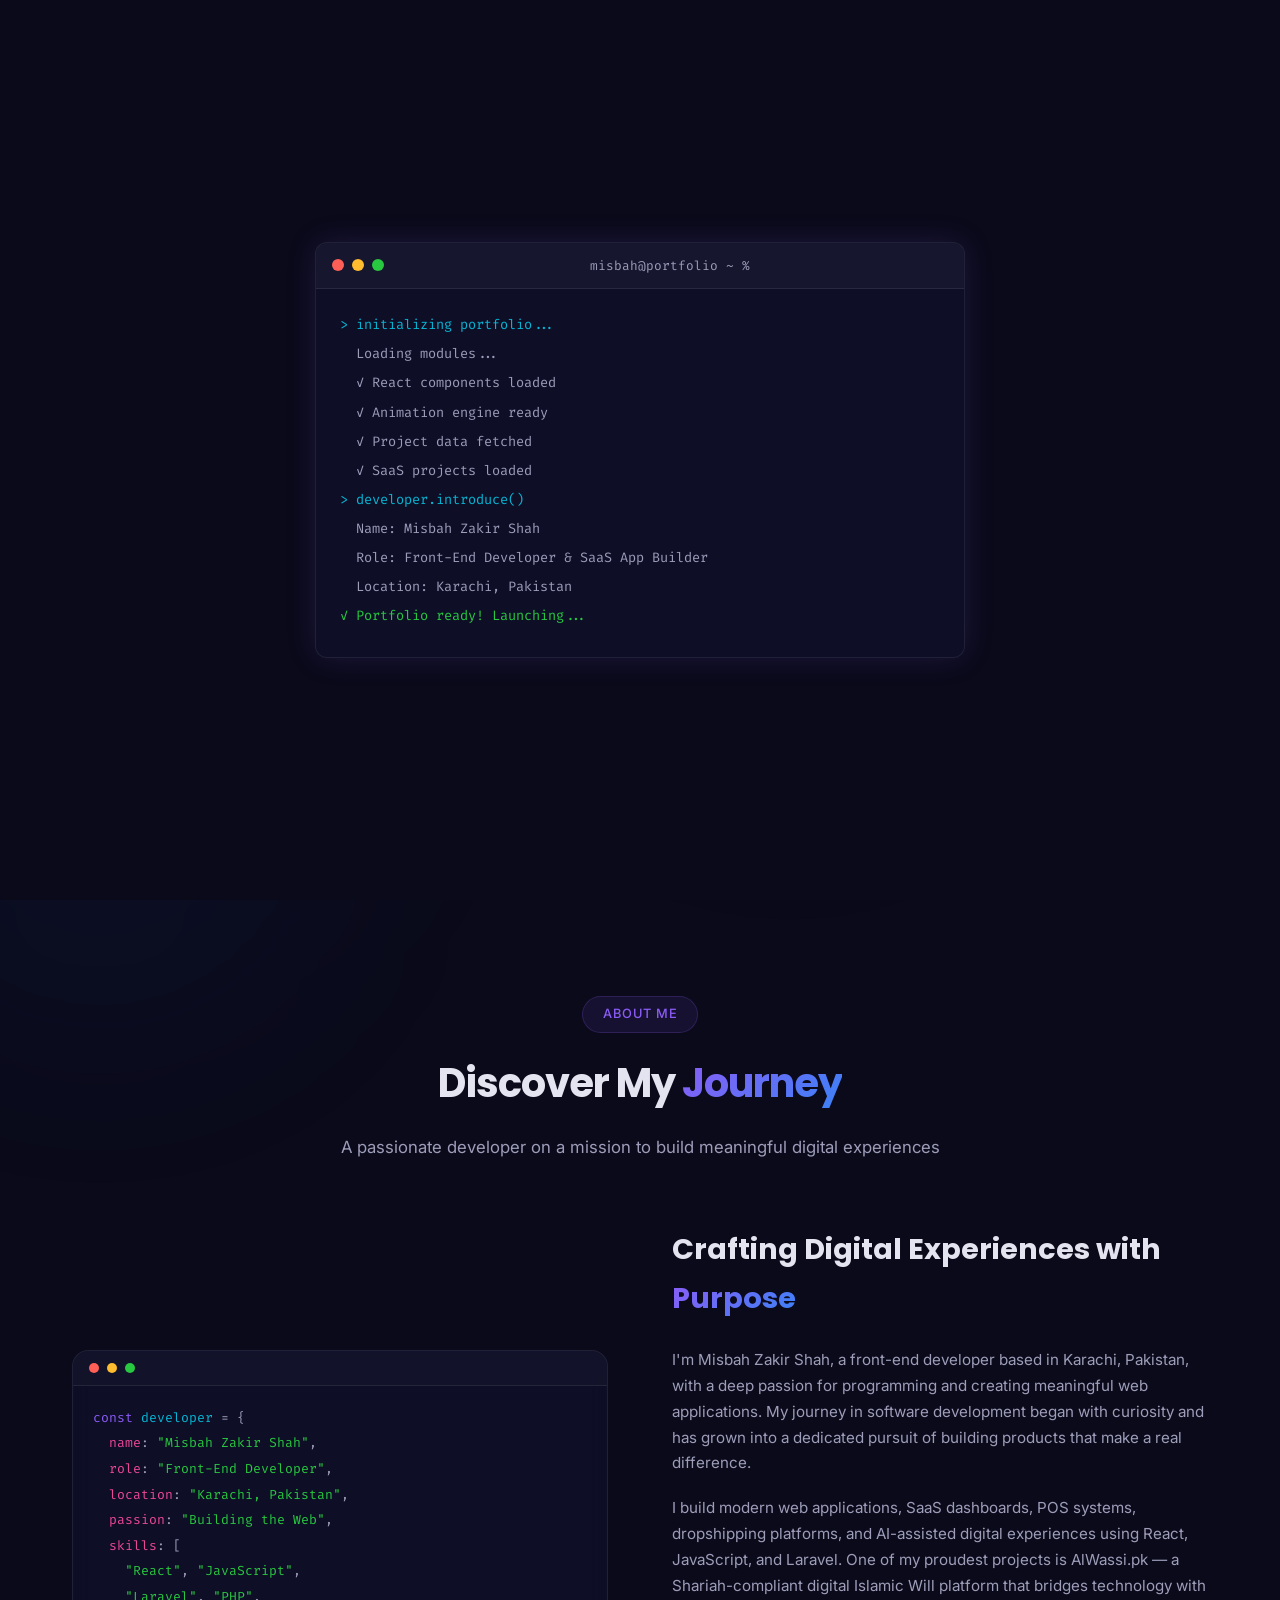
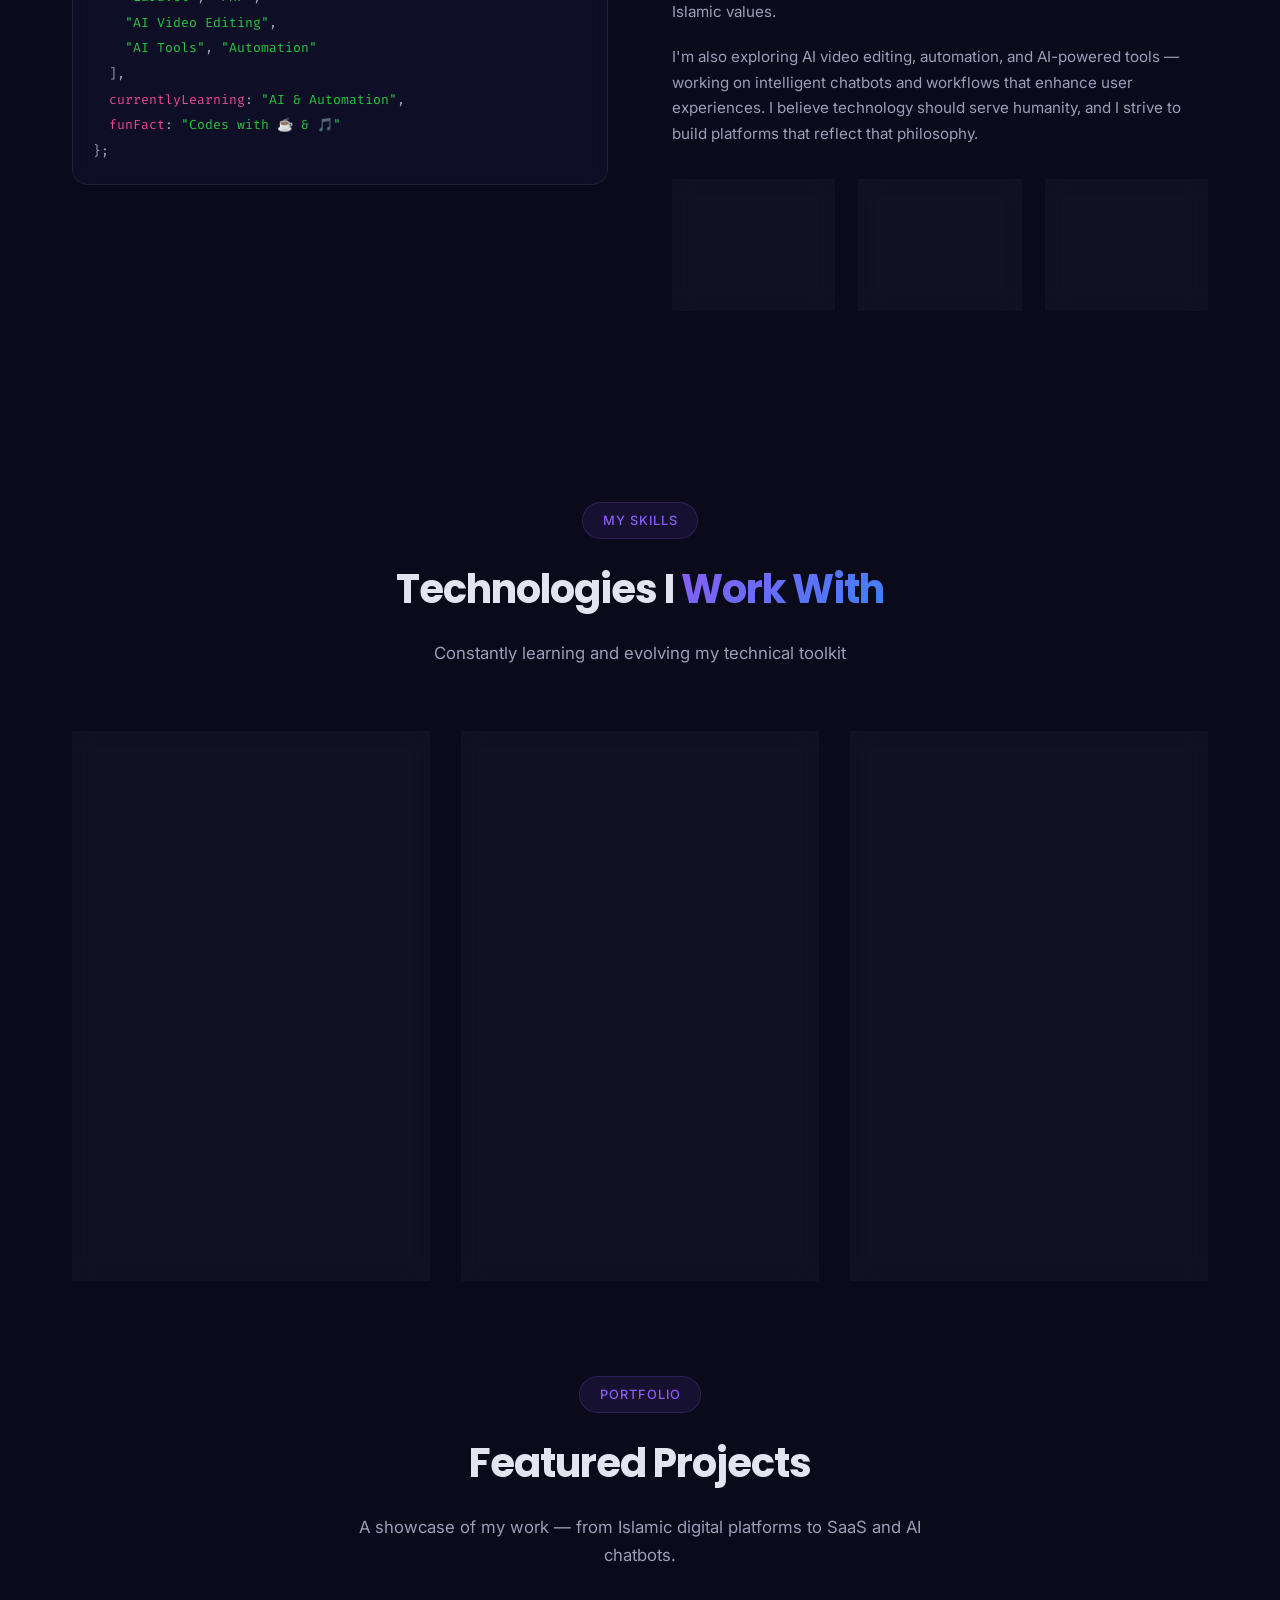
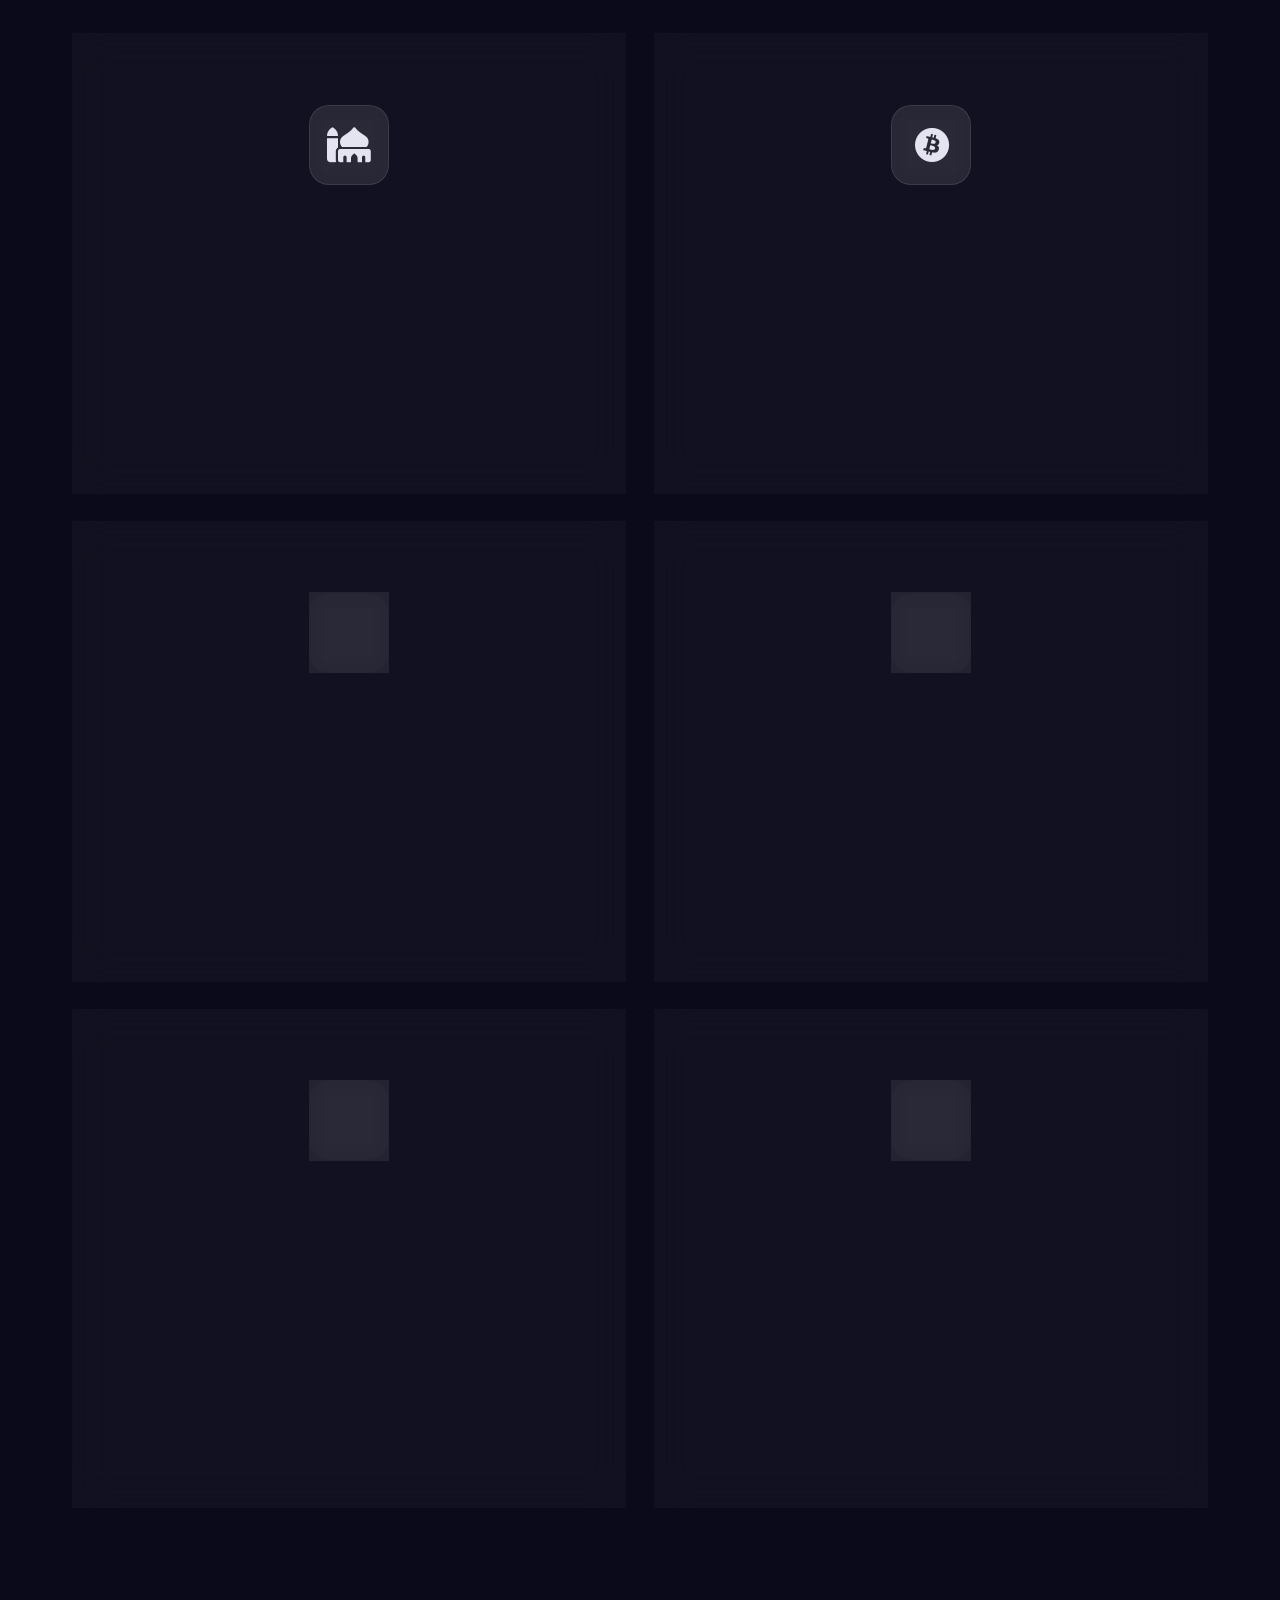
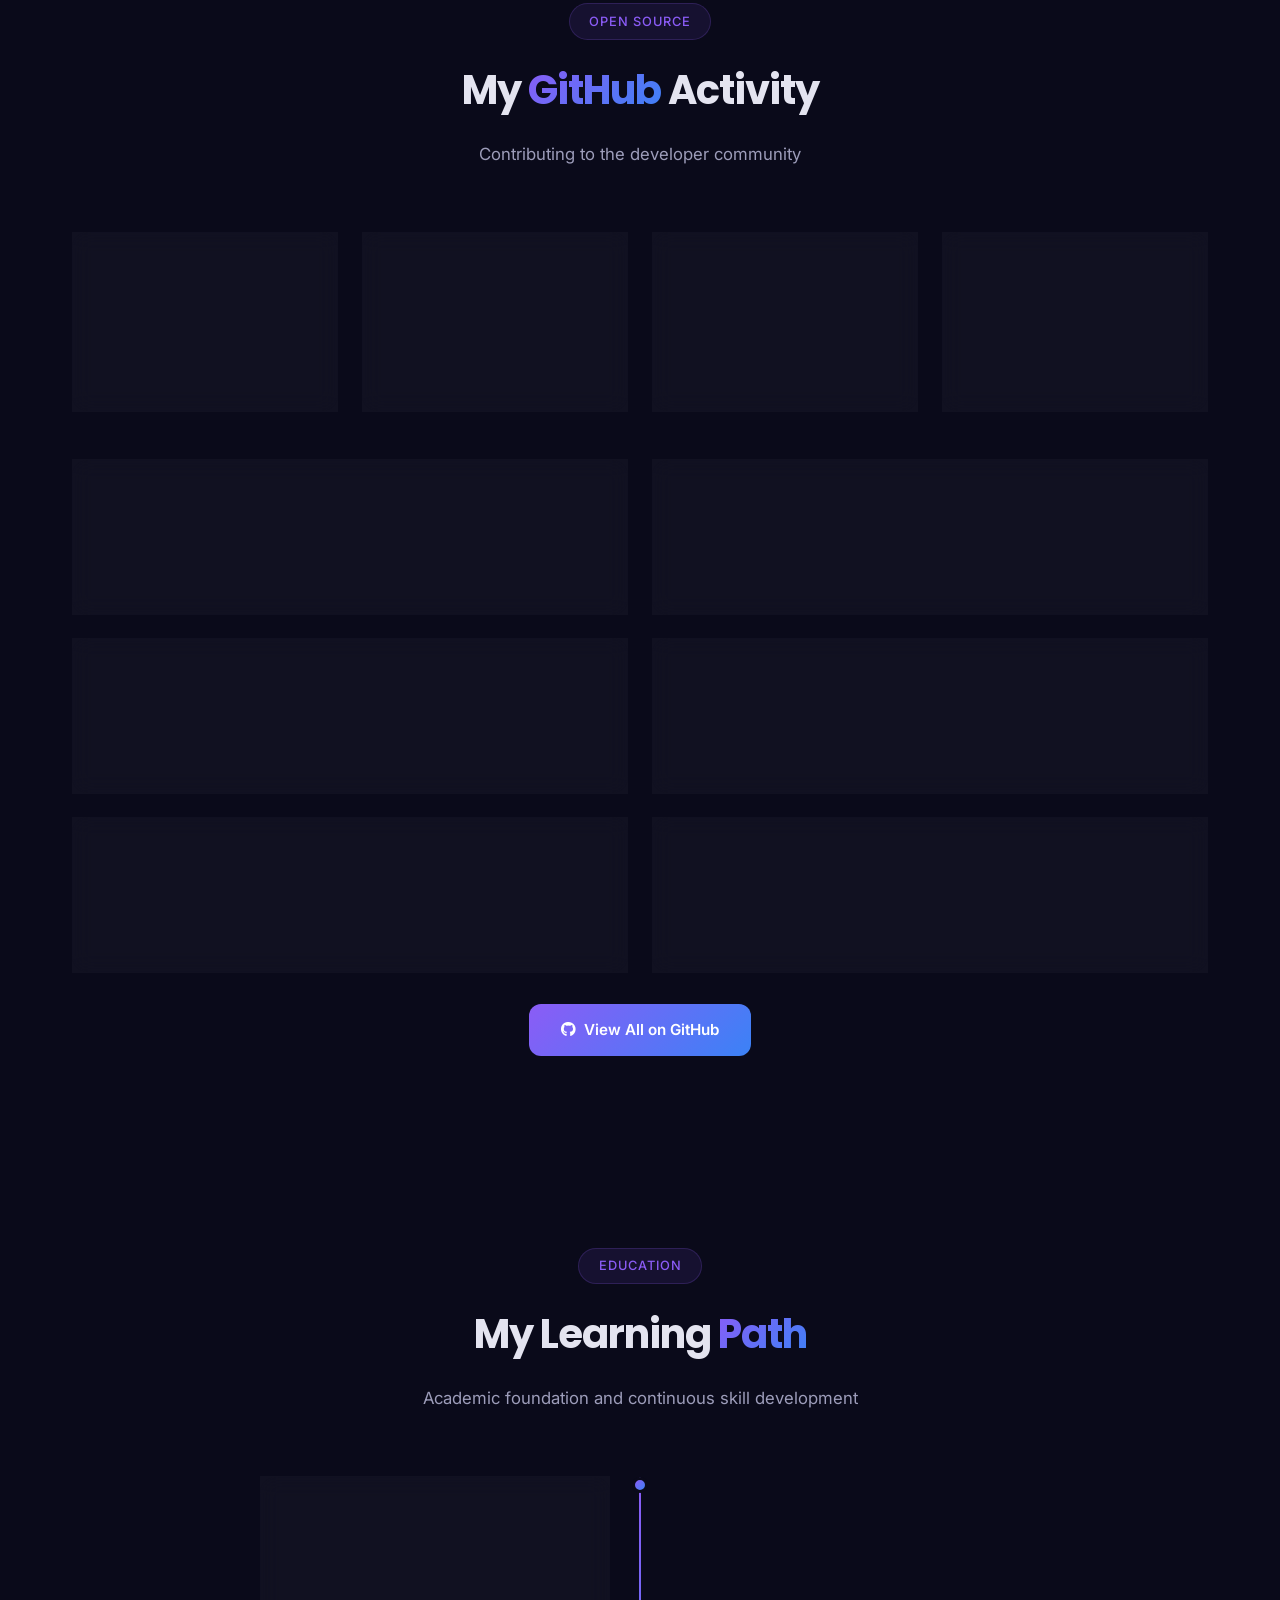
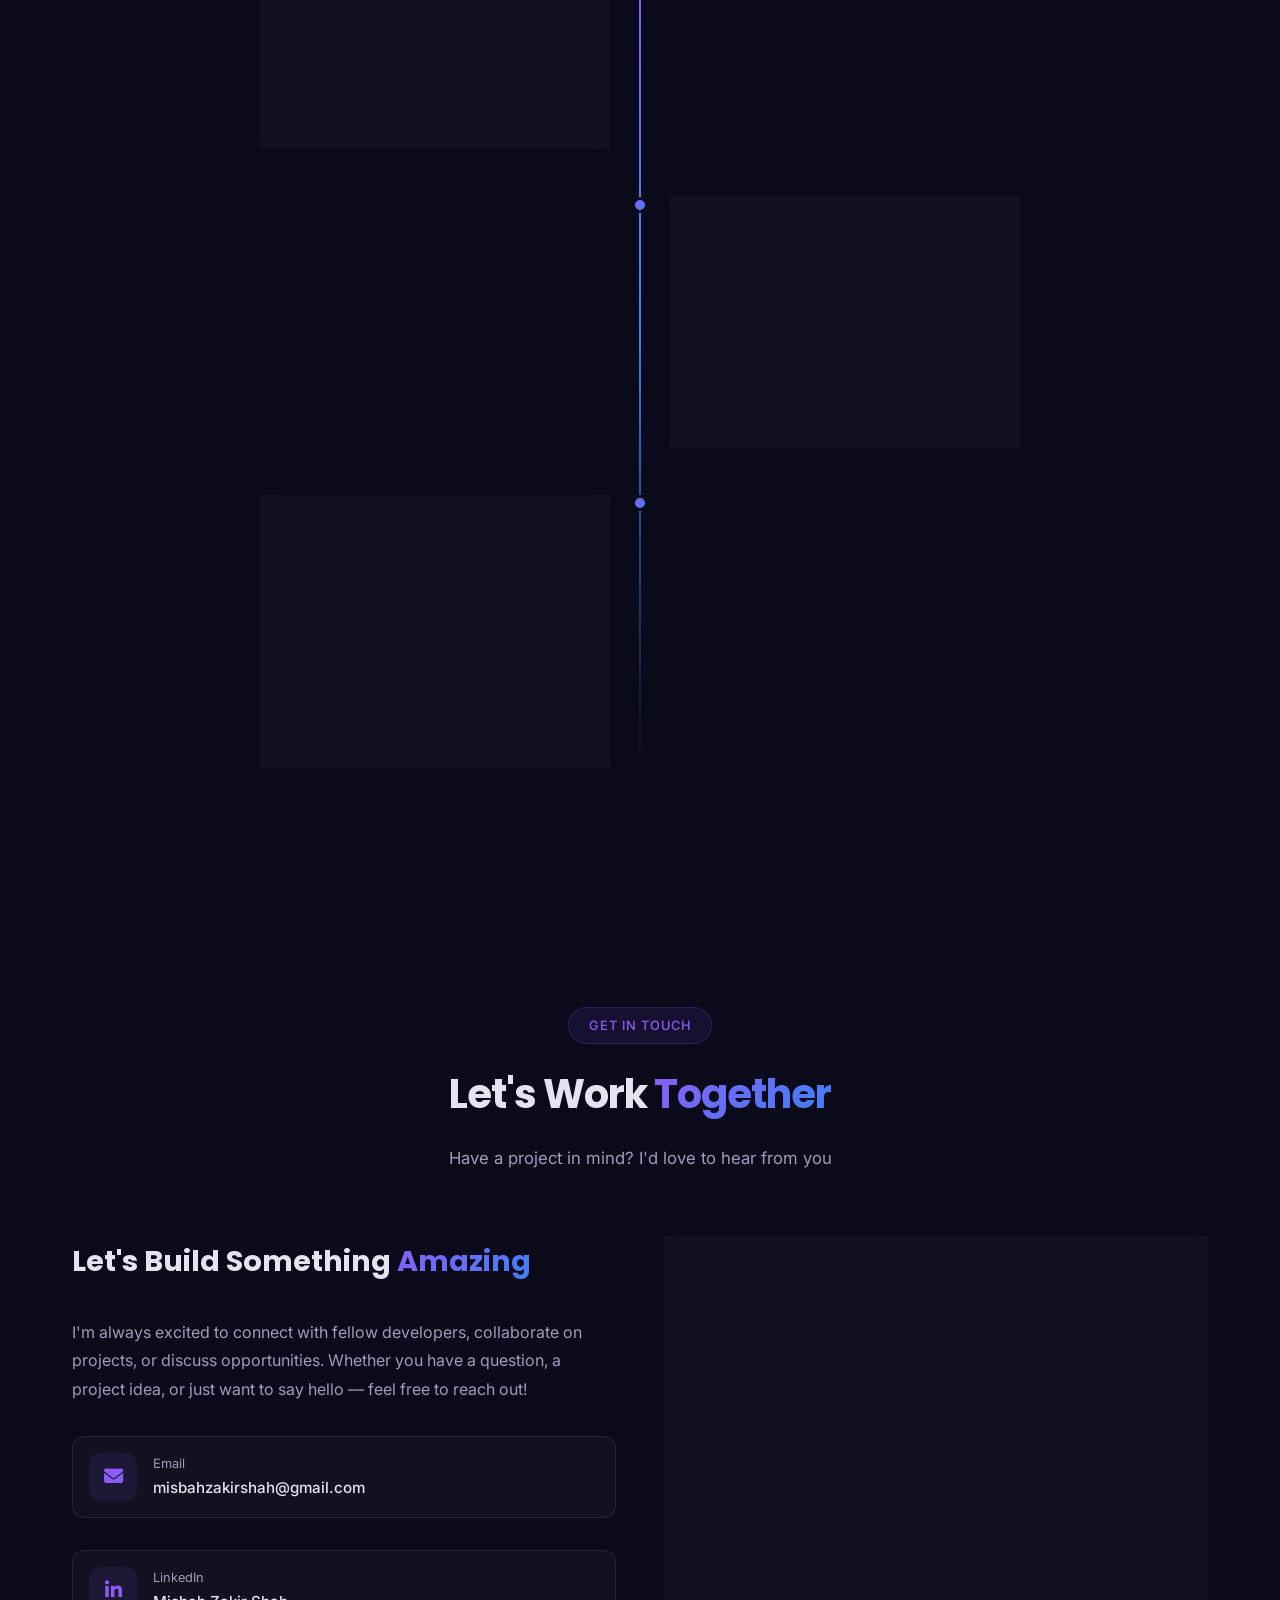
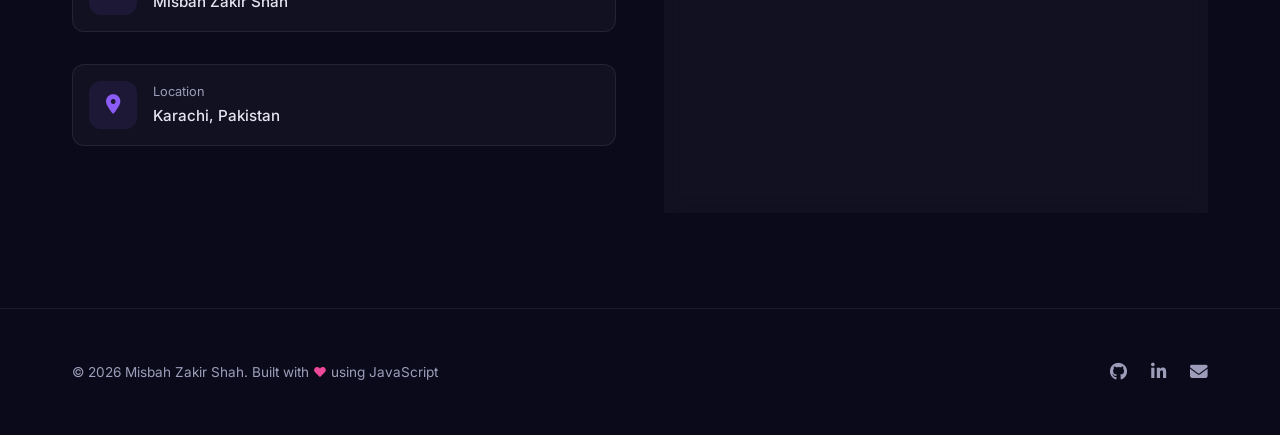
==== commit e2ad4d5e: "Updated portfolio" ====
--- a/index.html
+++ b/index.html
@@ -1,4 +1,3 @@
-
 <!DOCTYPE html>
 <html lang="en">
 <head>
@@ -997,6 +996,14 @@
 
         .project-image-bg.project-4 {
             background: linear-gradient(135deg, #3a2a1a, #28180d);
+        }
+
+        .project-image-bg.project-5 {
+            background: linear-gradient(135deg, #12345a, #0b132b);
+        }
+
+        .project-image-bg.project-6 {
+            background: linear-gradient(135deg, #063b4c, #071b2f);
         }
 
         .project-icon-display {
@@ -1922,7 +1929,9 @@
                             <div class="code-line">&nbsp;&nbsp;<span class="code-property">passion</span><span class="code-bracket">:</span> <span class="code-string">"Building the Web"</span><span class="code-bracket">,</span></div>
                             <div class="code-line">&nbsp;&nbsp;<span class="code-property">skills</span><span class="code-bracket">:</span> <span class="code-bracket">[</span></div>
                             <div class="code-line">&nbsp;&nbsp;&nbsp;&nbsp;<span class="code-string">"React"</span><span class="code-bracket">,</span> <span class="code-string">"JavaScript"</span><span class="code-bracket">,</span></div>
-                            <div class="code-line">&nbsp;&nbsp;&nbsp;&nbsp;<span class="code-string">"Laravel"</span><span class="code-bracket">,</span> <span class="code-string">"PHP"</span></div>
+                            <div class="code-line">&nbsp;&nbsp;&nbsp;&nbsp;<span class="code-string">"Laravel"</span><span class="code-bracket">,</span> <span class="code-string">"PHP"</span><span class="code-bracket">,</span></div>
+                            <div class="code-line">&nbsp;&nbsp;&nbsp;&nbsp;<span class="code-string">"AI Video Editing"</span><span class="code-bracket">,</span></div>
+                            <div class="code-line">&nbsp;&nbsp;&nbsp;&nbsp;<span class="code-string">"AI Tools"</span><span class="code-bracket">,</span> <span class="code-string">"Automation"</span></div>
                             <div class="code-line">&nbsp;&nbsp;<span class="code-bracket">],</span></div>
                             <div class="code-line">&nbsp;&nbsp;<span class="code-property">currentlyLearning</span><span class="code-bracket">:</span> <span class="code-string">"AI & Automation"</span><span class="code-bracket">,</span></div>
                             <div class="code-line">&nbsp;&nbsp;<span class="code-property">funFact</span><span class="code-bracket">:</span> <span class="code-string">"Codes with ☕ & 🎵"</span></div>
@@ -1936,18 +1945,18 @@
                         I'm Misbah Zakir Shah, a front-end developer based in Karachi, Pakistan, with a deep passion for programming and creating meaningful web applications. My journey in software development began with curiosity and has grown into a dedicated pursuit of building products that make a real difference.
                     </p>
                     <p>
-                        I specialize in modern web technologies including React, JavaScript, and Laravel. My work spans from creating intuitive user interfaces to developing full-stack web applications. One of my proudest projects is AlWassi.pk — a Shariah-compliant digital Islamic Will platform that bridges technology with Islamic values.
+                        I build modern web applications, SaaS dashboards, POS systems, dropshipping platforms, and AI-assisted digital experiences using React, JavaScript, and Laravel. One of my proudest projects is AlWassi.pk — a Shariah-compliant digital Islamic Will platform that bridges technology with Islamic values.
                     </p>
                     <p>
-                        Currently, I'm exploring the exciting intersection of AI and web development, working on intelligent chatbots and automation tools that enhance user experiences. I believe technology should serve humanity, and I strive to build platforms that reflect that philosophy.
+                        I'm also exploring AI video editing, automation, and AI-powered tools — working on intelligent chatbots and workflows that enhance user experiences. I believe technology should serve humanity, and I strive to build platforms that reflect that philosophy.
                     </p>
                     <div class="about-stats">
                         <div class="stat-card">
-                            <div class="stat-number">4+</div>
+                            <div class="stat-number">6+</div>
                             <div class="stat-label">Projects Built</div>
                         </div>
                         <div class="stat-card">
-                            <div class="stat-number">6+</div>
+                            <div class="stat-number">10+</div>
                             <div class="stat-label">Technologies</div>
                         </div>
                         <div class="stat-card">
@@ -2091,6 +2100,13 @@
                                 <div class="skill-bar"><div class="skill-progress" data-width="75"></div></div>
                             </div>
                         </div>
+                        <div class="skill-item">
+                            <div class="skill-icon"><i class="fas fa-wand-magic-sparkles" style="color:#ec4899"></i></div>
+                            <div class="skill-info">
+                                <div class="skill-name">AI Video Editing</div>
+                                <div class="skill-bar"><div class="skill-progress" data-width="70"></div></div>
+                            </div>
+                        </div>
                     </div>
                 </div>
             </div>
@@ -2104,7 +2120,7 @@
                 <span class="section-badge">Portfolio</span>
                 <h2 class="section-title">Featured Projects</h2>
                 <p class="section-subtitle">
-                    A showcase of my work — from Islamic digital platforms to AI chatbots.
+                    A showcase of my work — from Islamic digital platforms to SaaS and AI chatbots.
                 </p>
             </div>
             <div class="projects-grid">
@@ -2118,8 +2134,8 @@
                         </div>
                         <div class="project-overlay">
                             <div class="project-links">
-                                <a href="https://github.com/MisbahZakirShah2005/alwassi" class="project-link primary"><i class="fa-solid fa-eye"></i> Live Demo</a>
-                                <a href="https://github.com/MisbahZakirShah2005/alwassi" class="project-link secondary"><i class="fa-brands fa-github"></i> Code</a>
+                                <a href="https://github.com/MisbahZakirShah2005/alwassi" target="_blank" class="project-link primary"><i class="fa-solid fa-eye"></i> Live Demo</a>
+                                <a href="https://github.com/MisbahZakirShah2005/alwassi" target="_blank" class="project-link secondary"><i class="fa-brands fa-github"></i> Code</a>
                             </div>
                         </div>
                     </div>
@@ -2146,8 +2162,8 @@
                         </div>
                         <div class="project-overlay">
                             <div class="project-links">
-                                <a href="https://github.com/MisbahZakirShah2005/CrptoVersity" class="project-link primary"><i class="fa-solid fa-eye"></i> Live Demo</a>
-                                <a href="" class="project-link secondary"><i class="fa-brands fa-github"></i> Code</a>
+                                <a href="https://github.com/MisbahZakirShah2005/CrptoVersity" target="_blank" class="project-link primary"><i class="fa-solid fa-eye"></i> Live Demo</a>
+                                <a href="#" class="project-link secondary"><i class="fa-brands fa-github"></i> Code</a>
                             </div>
                         </div>
                     </div>
@@ -2174,7 +2190,7 @@
                         </div>
                         <div class="project-overlay">
                             <div class="project-links">
-                                <a href="https://github.com/MisbahZakirShah2005/AI-Chat-bot" class="project-link primary"><i class="fa-solid fa-eye"></i> Live Demo</a>
+                                <a href="https://github.com/MisbahZakirShah2005/AI-Chat-bot" target="_blank" class="project-link primary"><i class="fa-solid fa-eye"></i> Live Demo</a>
                                 <a href="#" class="project-link secondary"><i class="fa-brands fa-github"></i> Code</a>
                             </div>
                         </div>
@@ -2201,7 +2217,7 @@
                         </div>
                         <div class="project-overlay">
                             <div class="project-links">
-                                <a href="https://github.com/MisbahZakirShah2005/Product-landing-page " class="project-link primary"><i class="fa-solid fa-eye"></i> Live Demo</a>
+                                <a href="https://github.com/MisbahZakirShah2005/Product-landing-page" target="_blank" class="project-link primary"><i class="fa-solid fa-eye"></i> Live Demo</a>
                                 <a href="#" class="project-link secondary"><i class="fa-brands fa-github"></i> Code</a>
                             </div>
                         </div>
@@ -2216,6 +2232,69 @@
                             <span class="tech-tag">JavaScript</span>
                             <span class="tech-tag">HTML</span>
                             <span class="tech-tag">CSS</span>
+                        </div>
+                    </div>
+                </div>
+                <!-- Project 5 -->
+                <div class="project-card fade-in">
+                    <div class="project-image">
+                        <div class="project-image-bg project-5">
+                            <div class="project-icon-display">
+                                <i class="fa-solid fa-cash-register"></i>
+                            </div>
+                        </div>
+                        <div class="project-overlay">
+                            <div class="project-links">
+                                <a href="https://saaspos.gapsoedigital.com/" target="_blank" class="project-link primary"><i class="fa-solid fa-eye"></i> Live Demo</a>
+                                <a href="#" class="project-link secondary"><i class="fa-brands fa-github"></i> Code</a>
+                            </div>
+                        </div>
+                    </div>
+                    <div class="project-info">
+                        <div class="project-category">SaaS / POS System</div>
+                        <h3 class="project-title">OneERP POS SaaS</h3>
+                        <p class="project-description">
+                            OneERP is a cloud-based POS and ERP SaaS platform designed for retail, restaurant, services, and small business operations. It helps businesses manage sales, billing, inventory, customers, expenses, reports, and daily business workflows from one centralized dashboard. Features POS billing, inventory management, customer and supplier management, expense tracking, and multi-industry support.
+                        </p>
+                        <div class="project-tech">
+                            <span class="tech-tag">PHP</span>
+                            <span class="tech-tag">MySQL</span>
+                            <span class="tech-tag">JavaScript</span>
+                            <span class="tech-tag">Bootstrap</span>
+                            <span class="tech-tag">SaaS</span>
+                            <span class="tech-tag">POS</span>
+                        </div>
+                    </div>
+                </div>
+                <!-- Project 6 -->
+                <div class="project-card fade-in">
+                    <div class="project-image">
+                        <div class="project-image-bg project-6">
+                            <div class="project-icon-display">
+                                <i class="fa-solid fa-truck-fast"></i>
+                            </div>
+                        </div>
+                        <div class="project-overlay">
+                            <div class="project-links">
+                                <a href="https://dropshipping.gapsoedigital.com/" target="_blank" class="project-link primary"><i class="fa-solid fa-eye"></i> Live Demo</a>
+                                <a href="#" class="project-link secondary"><i class="fa-brands fa-github"></i> Code</a>
+                            </div>
+                        </div>
+                    </div>
+                    <div class="project-info">
+                        <div class="project-category">Dropshipping SaaS Platform</div>
+                        <h3 class="project-title">Gapsoe Dropshipping</h3>
+                        <p class="project-description">
+                            Gapsoe Dropshipping is a Pakistan-focused dropshipping SaaS platform built for sellers and suppliers. It allows sellers to find winning products, manage orders, track parcels, automate fulfillment, handle payouts, and work with verified suppliers without keeping inventory, with courier integrations like Leopards, TCS, M&P, Trax, and PostEx.
+                        </p>
+                        <div class="project-tech">
+                            <span class="tech-tag">PHP</span>
+                            <span class="tech-tag">MySQL</span>
+                            <span class="tech-tag">JavaScript</span>
+                            <span class="tech-tag">Bootstrap</span>
+                            <span class="tech-tag">Courier API</span>
+                            <span class="tech-tag">SaaS</span>
+                            <span class="tech-tag">Dropshipping</span>
                         </div>
                     </div>
                 </div>
@@ -2313,7 +2392,7 @@
                         <h3 class="timeline-title">AI & Automation</h3>
                         <div class="timeline-institution"><i class="fas fa-robot"></i> Self-Learning</div>
                         <p class="timeline-desc">
-                            Exploring AI-powered tools, chatbot development, and automation in web applications to build smarter digital products.
+                            Exploring AI-powered tools, chatbot development, AI video editing, and automation in web applications to build smarter digital products.
                         </p>
                         <div class="timeline-tags">
                             <span class="timeline-tag">AI Tools</span>
@@ -2423,9 +2502,10 @@
             { type: 'output', text: '  ✓ React components loaded' },
             { type: 'output', text: '  ✓ Animation engine ready' },
             { type: 'output', text: '  ✓ Project data fetched' },
+            { type: 'output', text: '  ✓ SaaS projects loaded' },
             { type: 'command', text: '> developer.introduce()' },
             { type: 'output', text: '  Name: Misbah Zakir Shah' },
-            { type: 'output', text: '  Role: Front-End Developer' },
+            { type: 'output', text: '  Role: Front-End Developer & SaaS App Builder' },
             { type: 'output', text: '  Location: Karachi, Pakistan' },
             { type: 'success', text: '  ✓ Portfolio ready! Launching...' }
         ];
@@ -2558,7 +2638,11 @@
             'React Developer',
             'Web App Builder',
             'Laravel Enthusiast',
-            'UI/UX Passionate'
+            'UI/UX Passionate',
+            'AI Video Editor',
+            'SaaS Dashboard Developer',
+            'POS System Developer',
+            'Dropshipping Platform Developer'
         ];
 
         let textIndex = 0;
@@ -2726,7 +2810,9 @@
                 { name: 'AlWassi.pk', desc: 'Shariah-compliant digital Islamic Will platform', lang: 'PHP', stars: 2, color: '#4F5D95' },
                 { name: 'CryptoVersity', desc: 'Crypto & blockchain education platform', lang: 'JavaScript', stars: 1, color: '#f1e05a' },
                 { name: 'AI-Chatbot', desc: 'Intelligent chatbot with AI-based conversation', lang: 'JavaScript', stars: 3, color: '#f1e05a' },
-                { name: 'Landing-Page', desc: 'Modern responsive landing page', lang: 'JavaScript', stars: 1, color: '#f1e05a' }
+                { name: 'Landing-Page', desc: 'Modern responsive landing page', lang: 'JavaScript', stars: 1, color: '#f1e05a' },
+                { name: 'OneERP-POS-SaaS', desc: 'Cloud-based POS and ERP SaaS for retail, restaurant, and service businesses', lang: 'PHP', stars: 1, color: '#4F5D95' },
+                { name: 'Gapsoe-Dropshipping', desc: 'Pakistan-focused dropshipping SaaS platform for sellers and suppliers', lang: 'PHP', stars: 1, color: '#4F5D95' }
             ];
 
             const reposContainer = document.getElementById('githubRepos');
@@ -2851,4 +2937,4 @@
         });
     </script>
 </body>
-</html>
+</html>
